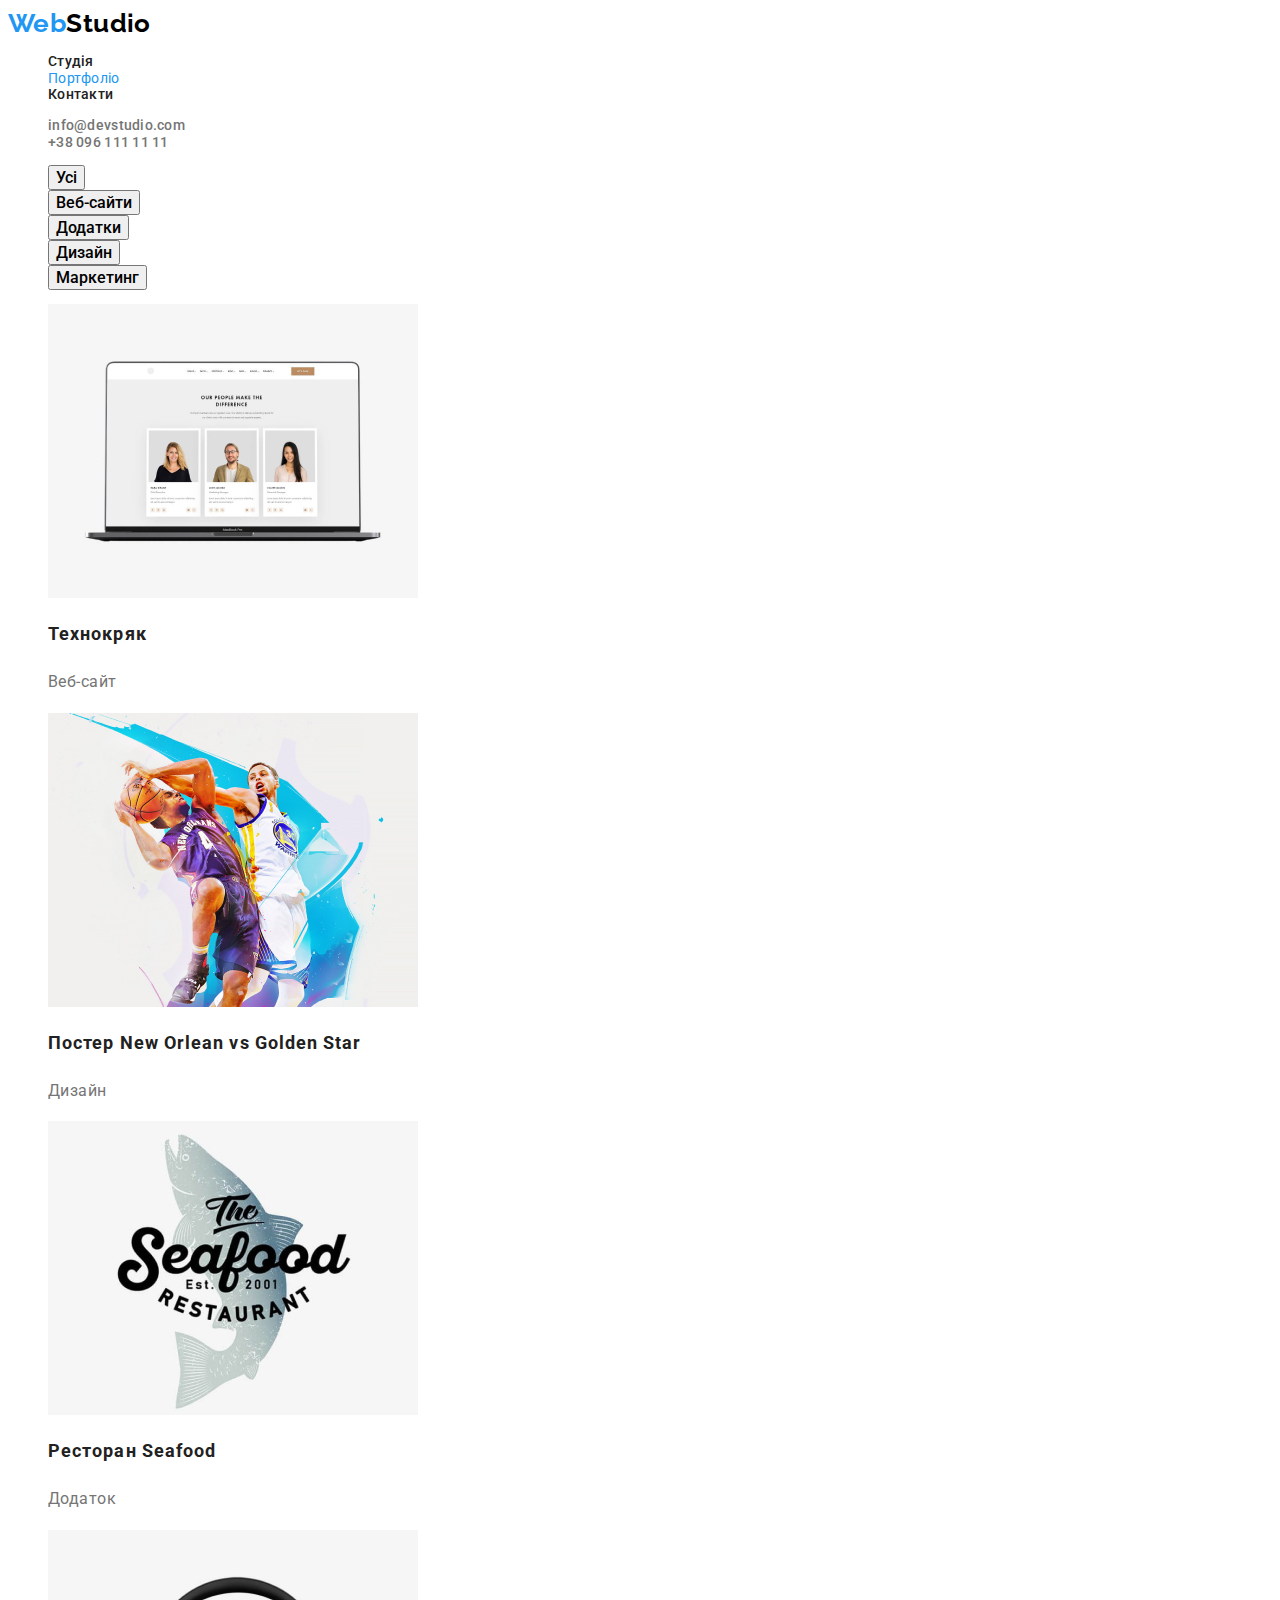
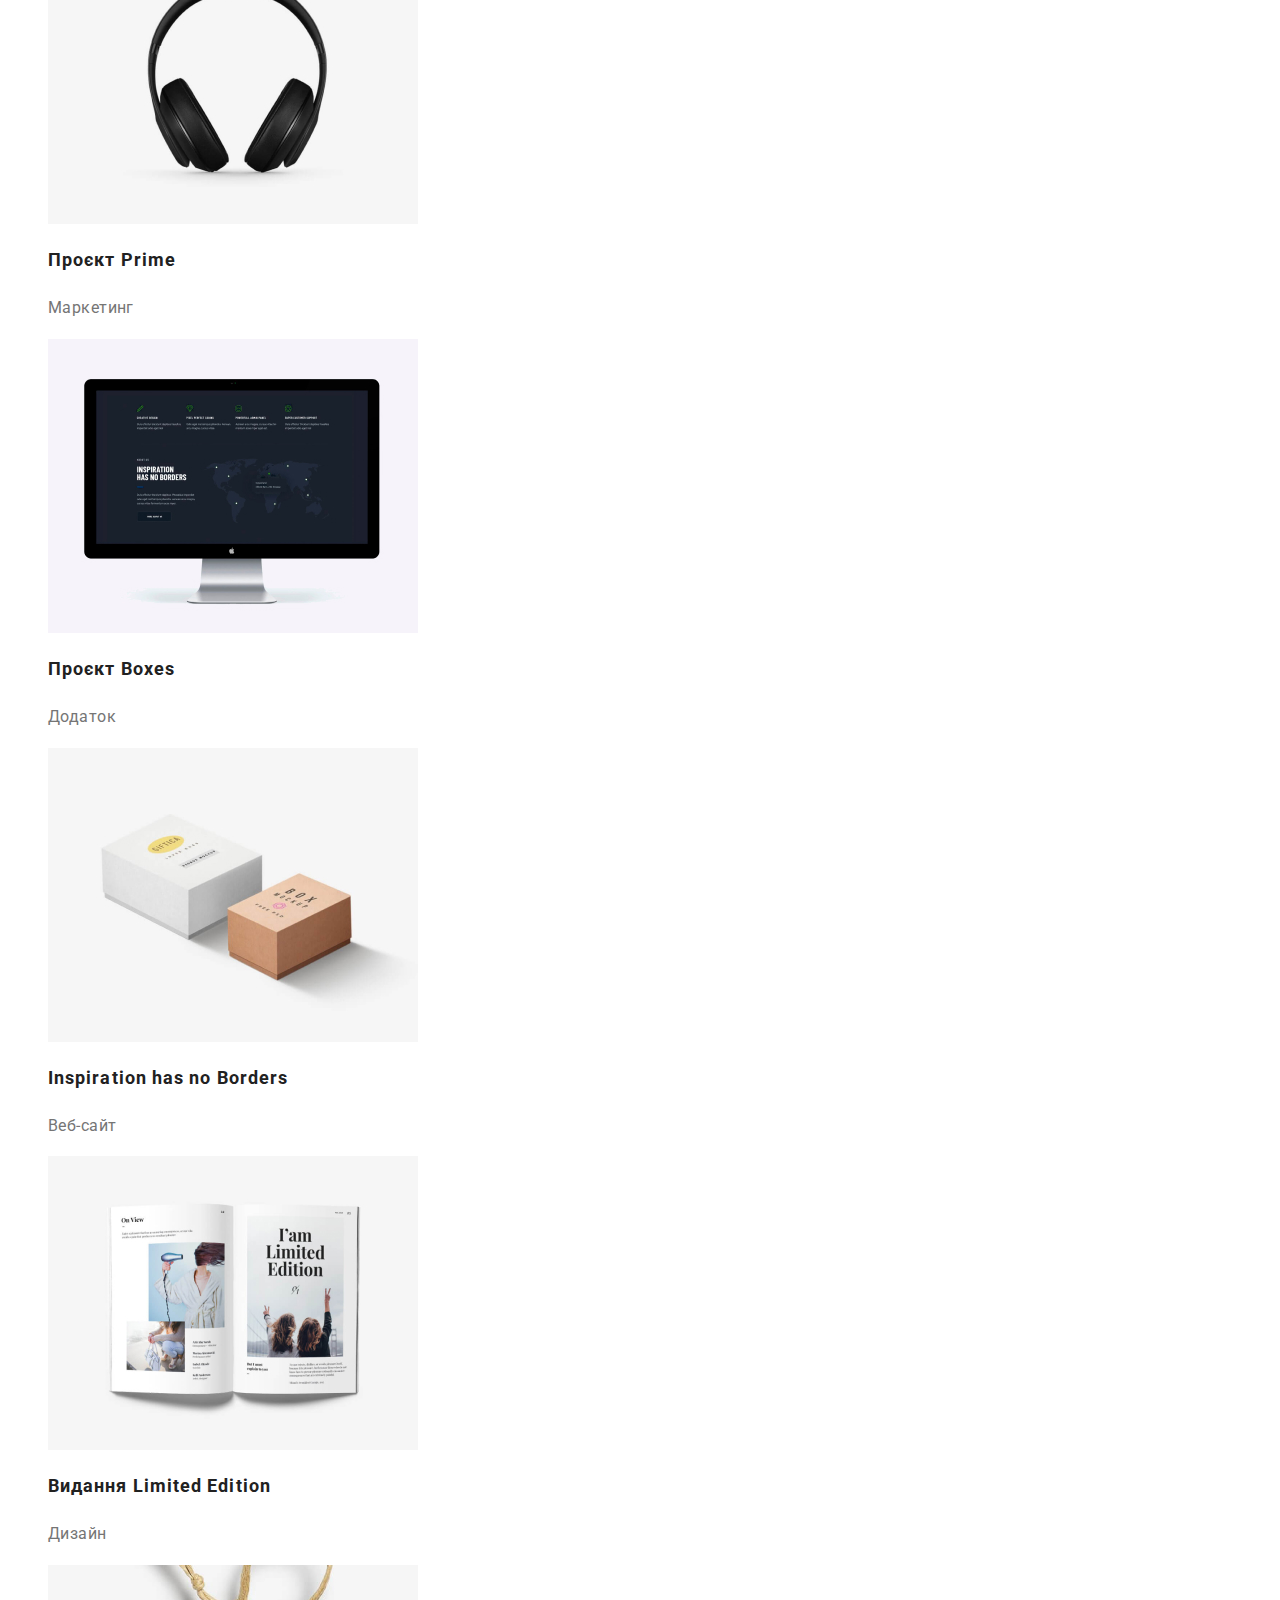
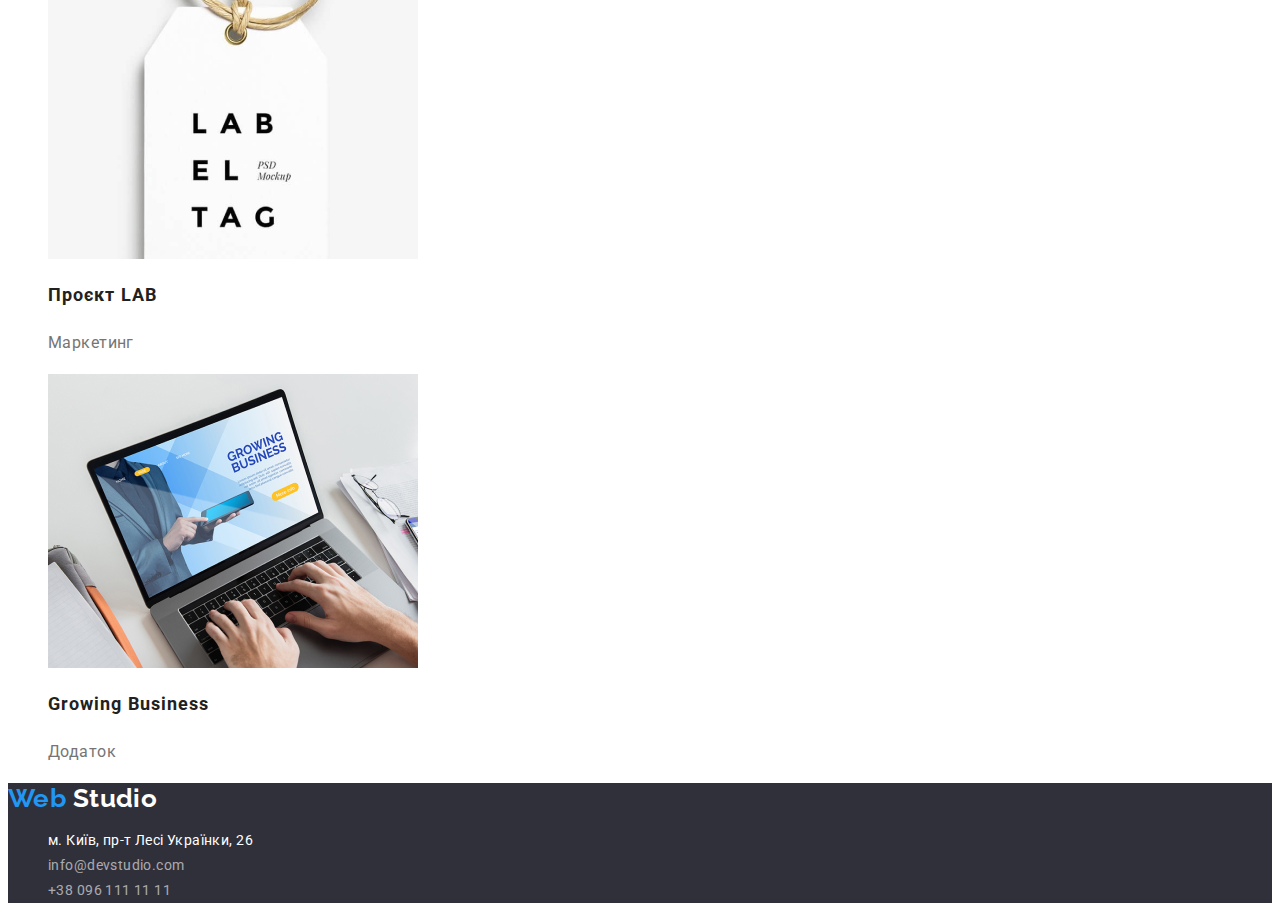
==== portfolio.html @ 47f0c24e "додала всі файли" ====
<!DOCTYPE html>
<html lang="uk">
<head>
    <meta charset="UTF-8">
    <meta http-equiv="X-UA-Compatible" content="IE=edge">
    <meta name="viewport" content="width=device-width, initial-scale=1.0">
    <link rel="preconnect" href="https://fonts.googleapis.com">
<link rel="preconnect" href="https://fonts.gstatic.com" crossorigin>
<link href="https://fonts.googleapis.com/css2?family=Raleway:wght@700&family=Roboto:wght@400;500;700;900&display=swap" rel="stylesheet">
<link rel="stylesheet" href="./css/styles.css">
    <title>Портфоліо</title>
    
</head>
<body>
    <a href="" class="test-link"></a>
    <!-- Шапка -->
    <header>
        <nav>
            <a class=" logo" href="./index.html">Web<span class="text-logo">Studio</span> </a>
        <ul>
            <li ><a class="nav-link" href="./index.html">Студія</a></li>
    <li ><a class="current" href="./portfolio.html">Портфоліо</a></li>
    <li><a class="nav-link" href="#">Контакти</a></li>
        </ul>
        </nav>
        <ul>
             <li><a class="test-link" href="mailto:info@devstudio.com">info@devstudio.com</a></li>
             <li><a class="test-link" href="tel:+380961111111">+38 096 111 11 11</a></li>
         </ul>
        </header>
        <!-- main -->
        <main>
        <!-- filter -->
        <section >
            <h1 class="visually-hidden">Наши роботи</h1>
        <ul>
          <li><button class="button" type="button">Усі</button></li>   
           <li><button class="button" type="button">Веб-сайти</button></li> 
           <li><button class="button" type="button">Додатки</button></li> 
          <li><button class="button" type="button">Дизайн</button></li>  
          <li><button class="button" type="button">Маркетинг</button></li>  
        </ul>
        
        <!-- projekt -->
        
            <ul>
                <li>
                <img src="./img/img8.jpg" alt="Веб-сайт Технокряк">
                <h2 class="projekt-title"> Технокряк</h2>
                <p class="text-projekt">Веб-сайт</p>
                </li>
                <li>
                <img src="./img/img9.jpg" alt=" Дизайн Постера">
                <h2 class="projekt-title">Постер New Orlean vs Golden Star</h2> 
                <p class="text-projekt">Дизайн</p>
                </li>
                <li>
                <img src="./img/img10.jpg" alt=" Додаток Ресторана">
                <h2 class="projekt-title">Ресторан Seafood</h2> 
                <p class="text-projekt">Додаток</p>
                </li>
                <li>
                <img src="./img/img11.jpg" alt="Маркетинг проєкта">
                <h2 class="projekt-title">Проєкт Prime</h2>  
                <p class="text-projekt">Маркетинг</p>
                </li>
                <li>
                <img src="./img/img12.jpg" alt="Додаток проєкта">
                <h2 class="projekt-title">Проєкт Boxes</h2> 
                <p class="text-projekt">Додаток</p>
                </li>
                <li>
                <img src="./img/img13.jpg" alt="Разработка Веб-сайта">
                <h2 class="projekt-title">Inspiration has no Borders</h2> 
                <p class="text-projekt">Веб-сайт</p>
                </li>
                <li>
                <img src="./img/img14.jpg" alt="Дизайн Видання">
                <h2 class="projekt-title">Видання Limited Edition</h2> 
                <p class="text-projekt">Дизайн</p>
                </li>
                <li>
                <img src="./img/img15.jpg" alt="Маркетинг проєкта">
                <h2 class="projekt-title">Проєкт LAB</h2> 
                <p class="text-projekt">Маркетинг</p>
                </li>
                <li>
                <img src="./img/img16.jpg" alt="Додаток проєкта">
                <h2 class="projekt-title">Growing Business</h2> 
                <p class="text-projekt">Додаток</p>
                </li>
            </ul>
        </section>

        </main>
        <!-- footer -->
        <footer class="footer-style">
            <a class=" logo" href="./portfolio.html"> Web <span class="logo-footer">Studio</span></a>
            <address style="font-style:normal;">
             <ul>
            <li>
             <a class="address" href="#">м. Київ, пр-т Лесі Українки, 26</a> 
            </li>
            <li> <a class="link" href="mailto:info@devstudio.com"> info@devstudio.com </a></li>
            <li><a class="link" href="tel:+380961111111">+38 096 111 11 11</a></li>
            </ul>  
            </address>
        </footer>
</body>
</html>
---- css/styles.css ----
/* body */
:root{
--primary-text-color:#757575;
--title-text-color:#212121;
--accent-color: #2196F3;
--primary-bg-color:#FFFFFF;
}
body {
 background-color:var(--primary-bg-color);
color:var(--title-text-color);
font-style: normal;
font-family: Roboto, sans-serif;
font-size: 14px;
letter-spacing: 0.03em;
}

ul {
    list-style: none;
}
a {
    text-decoration-line: none;
}

.visually-hidden{
position: absolute;
width: 0px;
height: 1px;
margin: -1px;
border: 0;
padding: 0;
white-space: nowrap;
clip-path: inset(100%);
clip: rect(0 0 0 0);
overflow: hidden;
}




/* header */
.page-header {
background:var(--primary-bg-color);
}

.logo {
 font-family: Raleway;
font-weight: 700;
font-size: 26px;
line-height:1.2;
color:var(--accent-color);
}

.text-logo {
 color: #000000;
}

.nav-link {
font-weight: 500;
line-height:1.14;
letter-spacing: 0.02em;
color:var(--title-text-color);
}
.current{
color:var(--accent-color);
} 

/* main portfolio */

.projekt-title {
    font-size: 18px;
   line-height: 2;
   letter-spacing: 0.06em;
    }
   
    .text-projekt {
   font-size: 16px;
   line-height: 1.8;
   color: var(--primary-text-color);
    }

/* main */

.hero {
background-color:#2F303A;
}

.hero-title {
font-weight: 900;
font-size: 44px;
line-height:1,34;
text-align: center;
letter-spacing: 0.06em;
text-transform: uppercase;
color:var(--primary-bg-color);
}

.button {
cursor: pointer;
font-family: inherit;
 font-weight: 500;
font-size: 16px;
line: height 1.8em;;
text-align: center;

 }
 .button:hover,
 .button:focus{
    background-color:var(--accent-color);
    color:var(--primary-bg-color);
 }
 

.button-studio {
cursor: pointer;
font-family: inherit;
 background:var(--accent-color);
box-shadow: 0px 4px 4px rgba(0, 0, 0, 0.15);
border-radius: 4px;
}

.button-text {
 width: 152px;
height: 30px;
left: 730px;
top: 440px;
font-family: inherit;
font-weight: 700;
font-size: 16px;
line-height:1.9;
color:var(--primary-bg-color);
}

/* feature */
.feature-styles {
margin-bottom: 95px;
}

.feature-title {
font-size: 14px;
line-height:1.2;
text-transform: uppercase;
color:var(--title-text-color);
}

.feature-text {
 line-height:1.8;
color:var(--primary-text-color);
}

/* team */
.section-title {
font-size: 36px;
line-height:1.2;
text-align: center;
color: var(--title-text-color);
}

.team {
background-color: #F5F4FA;
}



.job-title {
font-size: 16px;
line-height:1.2;
text-align: center;
color:var(--primary-text-color);
}


.photo-team  {
    width: 270px;
    height: 368px;
    left: 215px;
    top: 1632px;
    background:var(--primary-bg-color);
    box-shadow: 0px 1px 3px rgba(0, 0, 0, 0.12), 0px 1px 1px rgba(0, 0, 0, 0.14), 0px 2px 1px rgba(0, 0, 0, 0.2);
    border-radius: 0px 0px 4px 4px;
    }


.title-name {
font-weight: 500;
font-size: 16px;
line-height: 1.2;
text-align: center;
color:var(--title-text-color);
}
/* footer */
.footer-style {
 background-color: #2F303A;
}

.logo-footer {
color:var(--primary-bg-color);
   }
   
.address {
 line-height:1.8;
 color:var(--primary-bg-color);
}

.test-link {
    font-weight: 500;
    line-height: 1.14;
    letter-spacing: 0.02em;
    color:var(--primary-text-color);
}

.test-link:hover,
.test-link:focus {
color:var(--accent-color);
}

.link {
 line-height:1.8;
 color:rgba(255, 255, 255, 0.6);
}

.link:hover,
.link:focus {
color:var(--accent-color);
  }
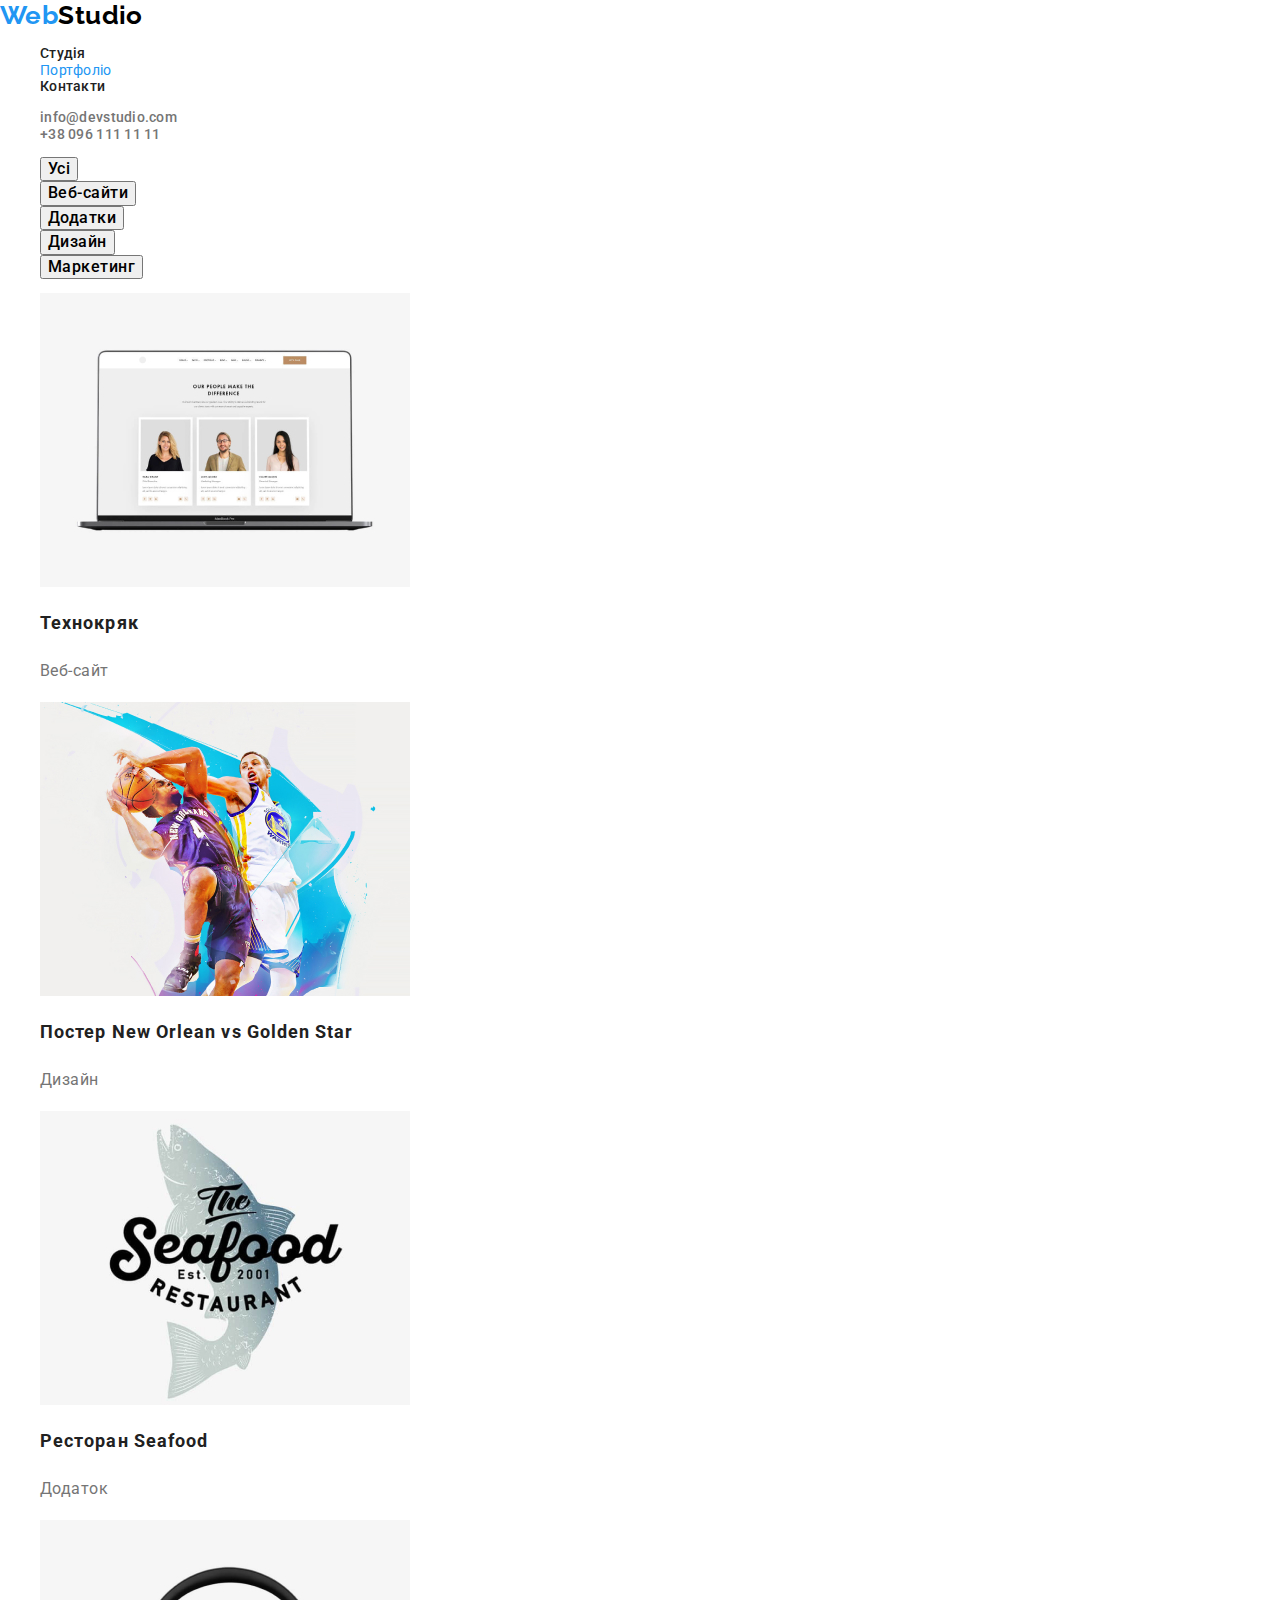
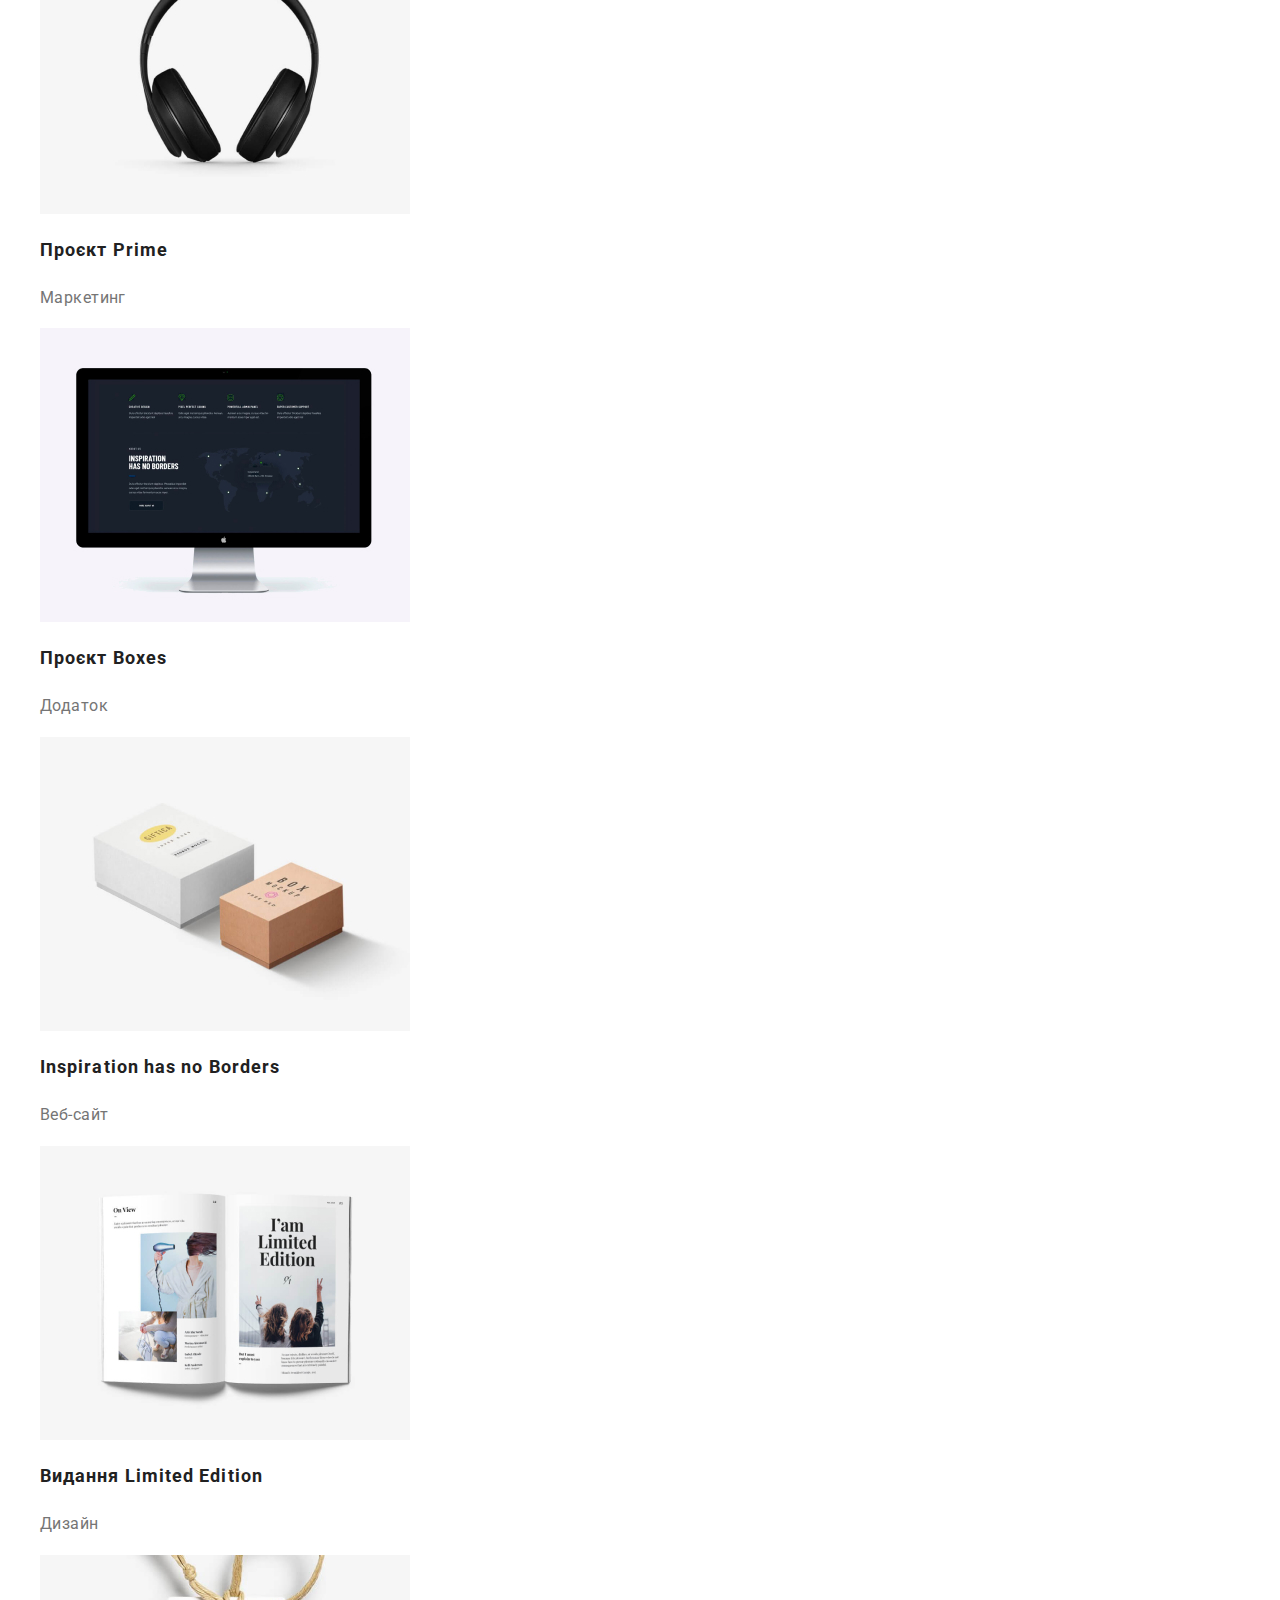
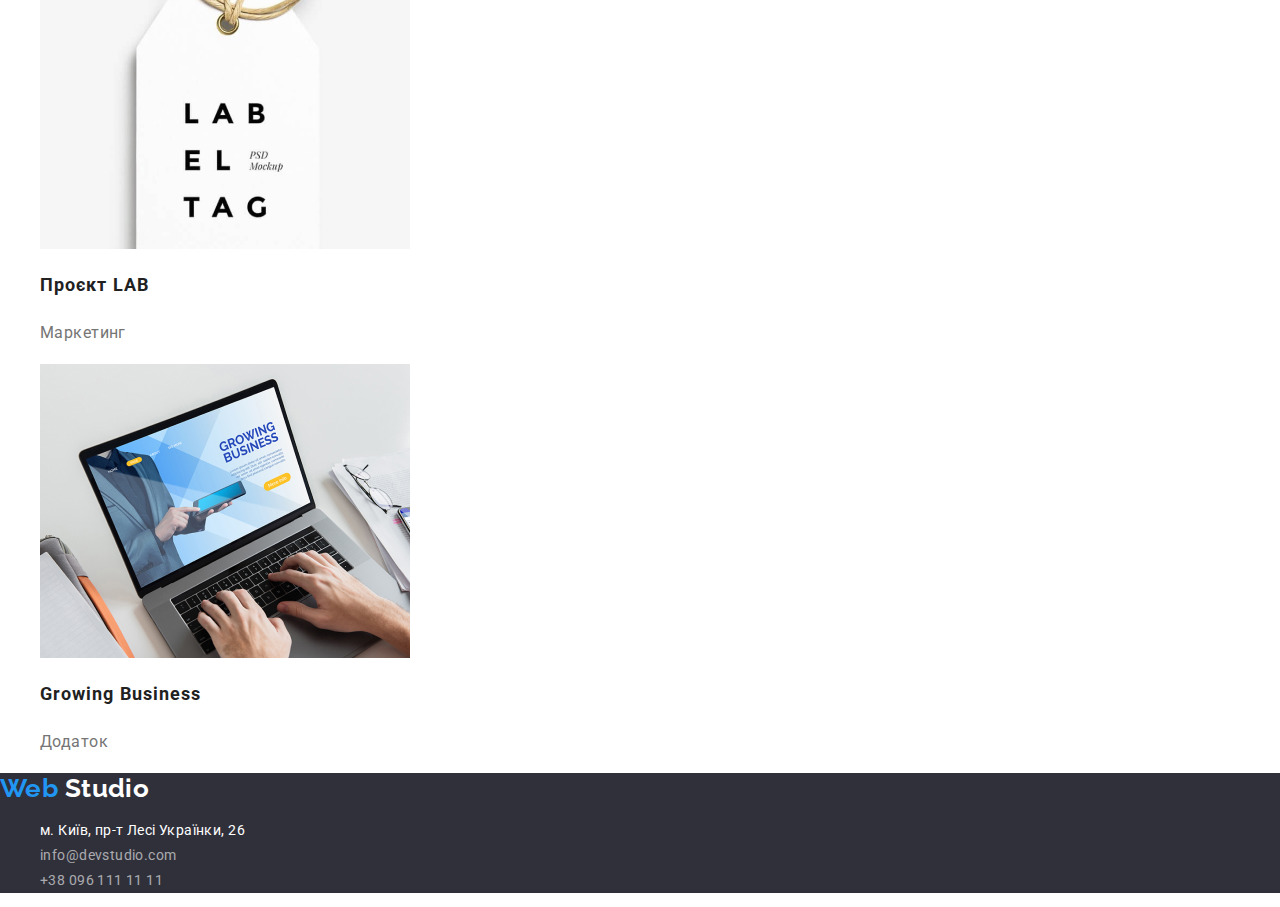
==== commit 74c8ae05: "робила зміни css,html" ====
--- a/portfolio.html
+++ b/portfolio.html
@@ -7,6 +7,7 @@
     <link rel="preconnect" href="https://fonts.googleapis.com">
 <link rel="preconnect" href="https://fonts.gstatic.com" crossorigin>
 <link href="https://fonts.googleapis.com/css2?family=Raleway:wght@700&family=Roboto:wght@400;500;700;900&display=swap" rel="stylesheet">
+<link rel="stylesheet" href="https://cdnjs.cloudflare.com/ajax/libs/modern-normalize/1.1.0/modern-normalize.min.css">
 <link rel="stylesheet" href="./css/styles.css">
     <title>Портфоліо</title>
     
--- a/css/styles.css
+++ b/css/styles.css
@@ -4,6 +4,16 @@
 --title-text-color:#212121;
 --accent-color: #2196F3;
 --primary-bg-color:#FFFFFF;
+}
+
+.container {
+    margin-left: auto;
+    margin-right: auto;
+    margin-bottom: 94px;
+    width: 1440px;
+    
+   
+
 }
 body {
  background-color:var(--primary-bg-color);
@@ -81,10 +91,13 @@
 /* main */
 
 .hero {
+text-align: center;
 background-color:#2F303A;
 }
 
 .hero-title {
+margin-top: 0;
+margin-bottom:40px;
 font-weight: 900;
 font-size: 44px;
 line-height:1,34;
@@ -97,6 +110,8 @@
 .button {
 cursor: pointer;
 font-family: inherit;
+text-align: center;
+letter-spacing: 0.03em;
  font-weight: 500;
 font-size: 16px;
 line: height 1.8em;;
@@ -131,8 +146,12 @@
 }
 
 /* feature */
+
+.feature{
+
+}
 .feature-styles {
-margin-bottom: 95px;
+
 }
 
 .feature-title {
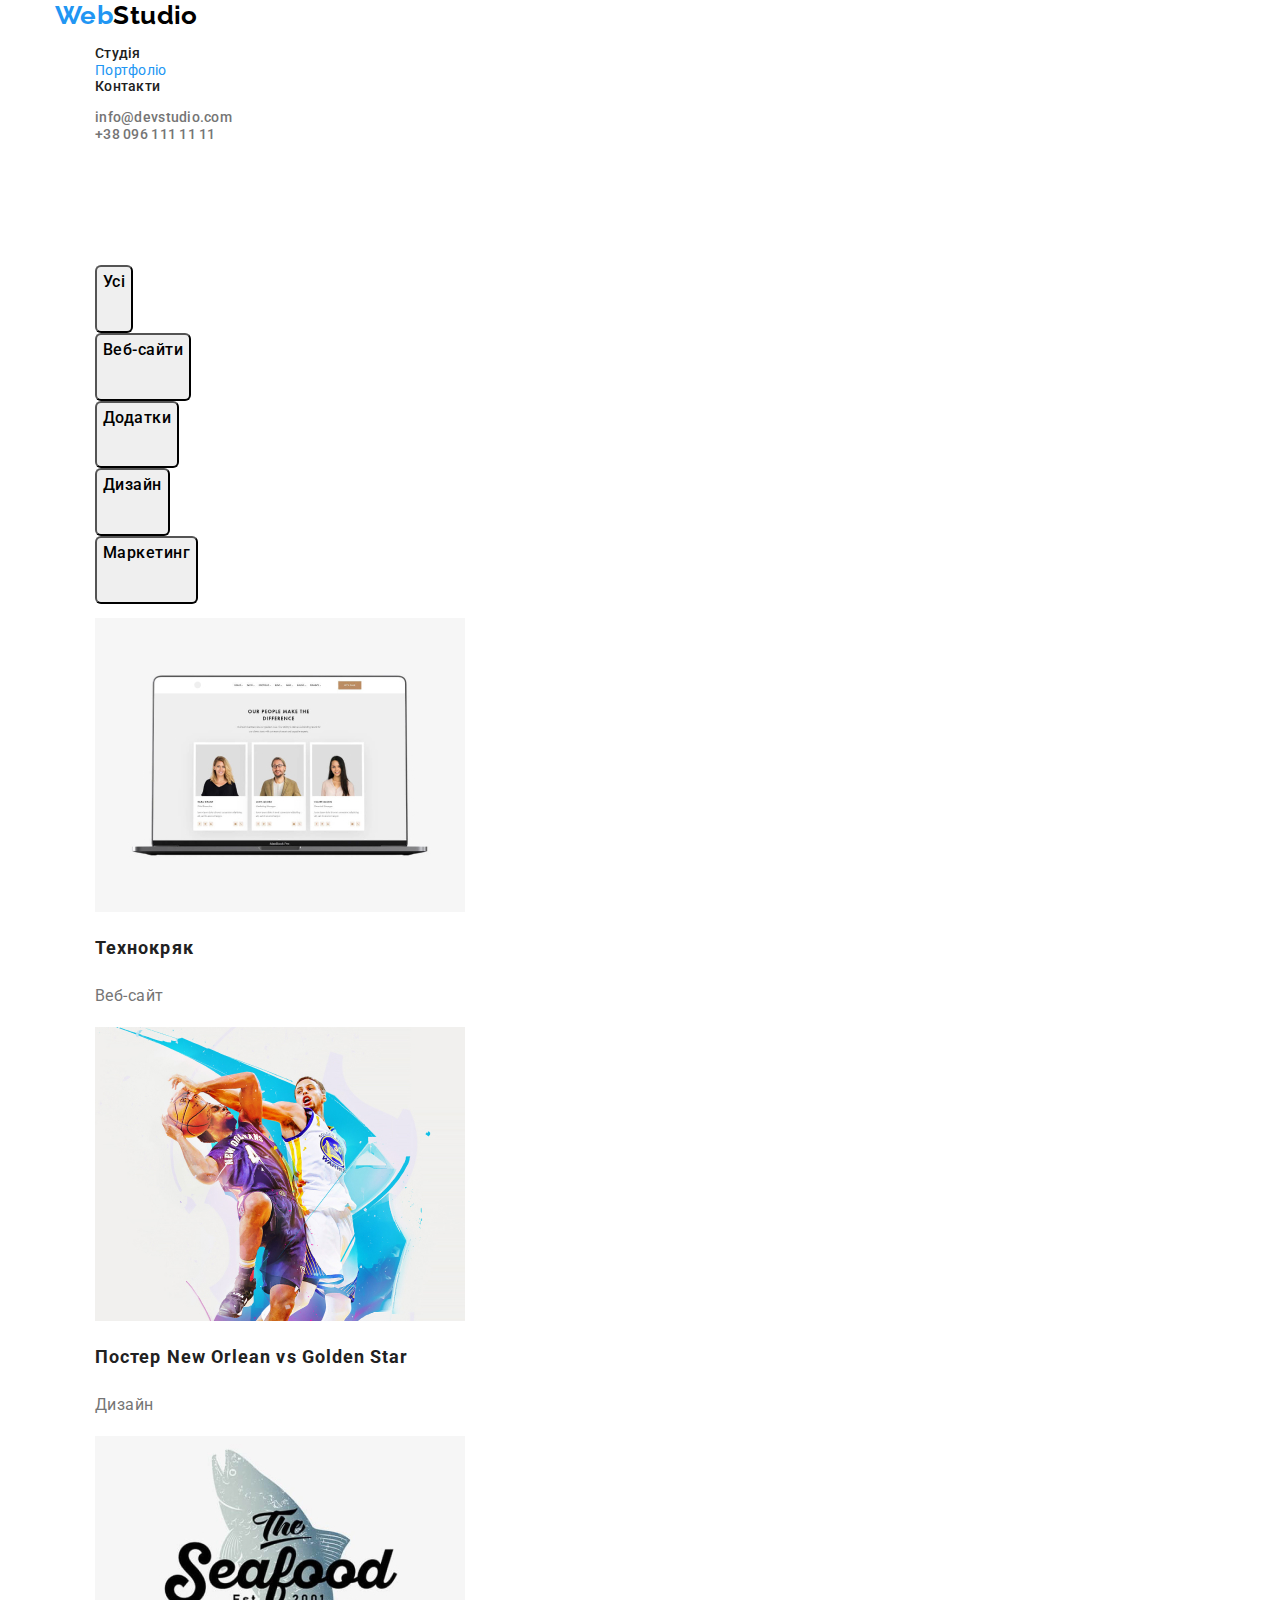
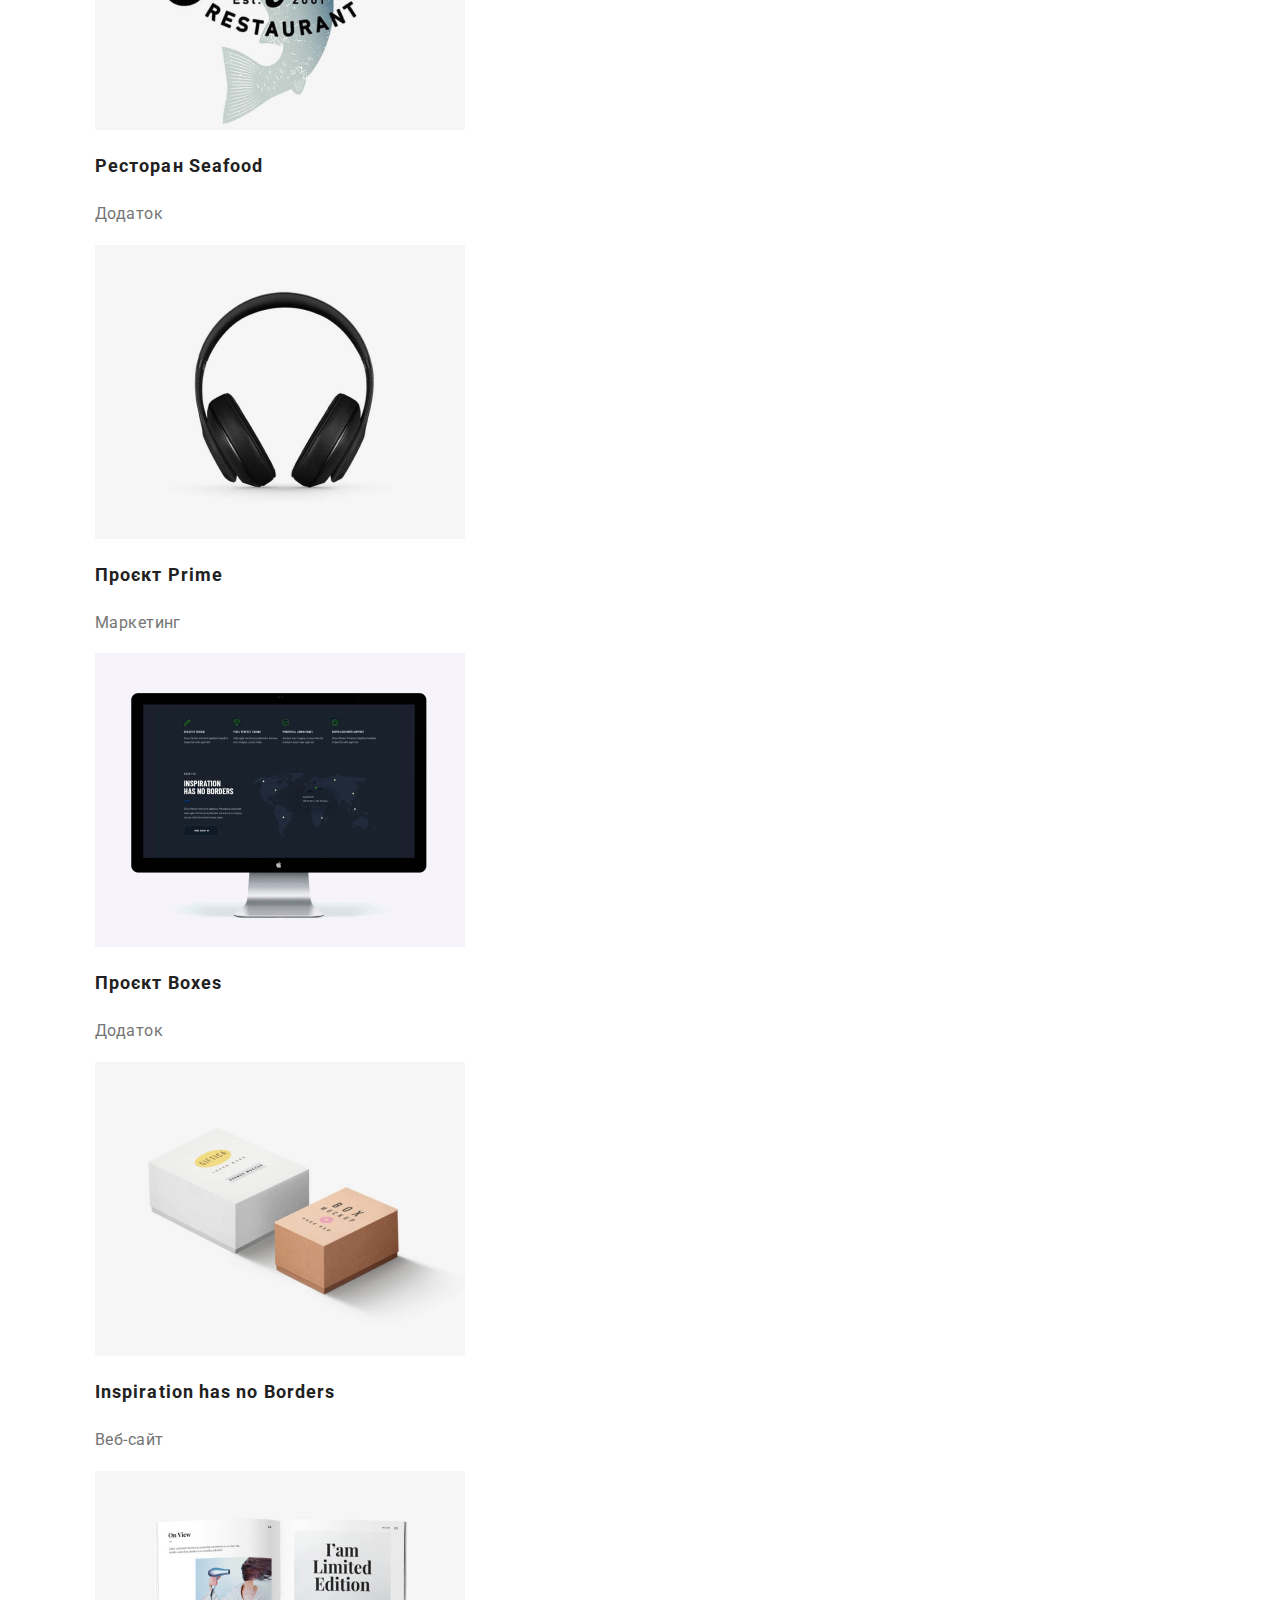
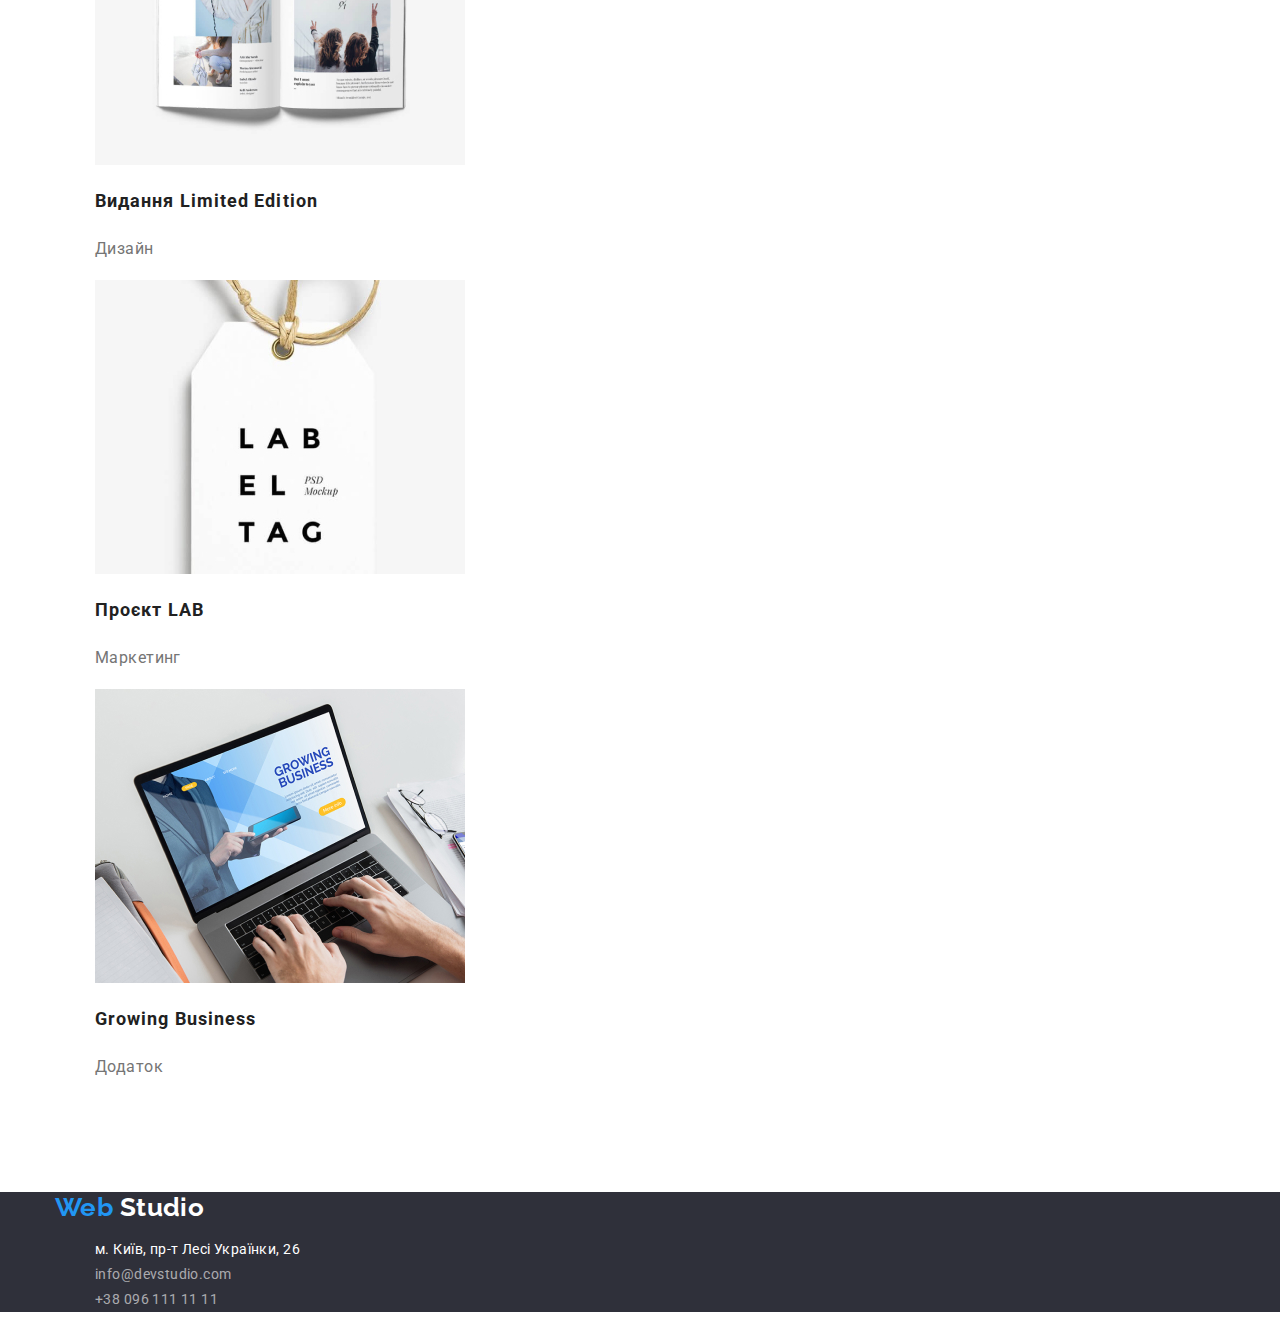
==== commit 1dd92430: "зміни" ====
--- a/portfolio.html
+++ b/portfolio.html
@@ -1,111 +1,137 @@
 <!DOCTYPE html>
 <html lang="uk">
-<head>
-    <meta charset="UTF-8">
-    <meta http-equiv="X-UA-Compatible" content="IE=edge">
-    <meta name="viewport" content="width=device-width, initial-scale=1.0">
-    <link rel="preconnect" href="https://fonts.googleapis.com">
-<link rel="preconnect" href="https://fonts.gstatic.com" crossorigin>
-<link href="https://fonts.googleapis.com/css2?family=Raleway:wght@700&family=Roboto:wght@400;500;700;900&display=swap" rel="stylesheet">
-<link rel="stylesheet" href="https://cdnjs.cloudflare.com/ajax/libs/modern-normalize/1.1.0/modern-normalize.min.css">
-<link rel="stylesheet" href="./css/styles.css">
+  <head>
+    <meta charset="UTF-8" />
+    <meta http-equiv="X-UA-Compatible" content="IE=edge" />
+    <meta name="viewport" content="width=device-width, initial-scale=1.0" />
+    <link rel="preconnect" href="https://fonts.googleapis.com" />
+    <link rel="preconnect" href="https://fonts.gstatic.com" crossorigin />
+    <link
+      href="https://fonts.googleapis.com/css2?family=Raleway:wght@700&family=Roboto:wght@400;500;700;900&display=swap"
+      rel="stylesheet"
+    />
+    <link
+      rel="stylesheet"
+      href="https://cdnjs.cloudflare.com/ajax/libs/modern-normalize/1.1.0/modern-normalize.min.css"
+    />
+    <link rel="stylesheet" href="./css/styles.css" />
     <title>Портфоліо</title>
-    
-</head>
-<body>
+  </head>
+  <body>
     <a href="" class="test-link"></a>
     <!-- Шапка -->
     <header>
-        <nav>
-            <a class=" logo" href="./index.html">Web<span class="text-logo">Studio</span> </a>
+        <div class="container">
+      <nav>
+        <a class="logo" href="./index.html"
+          >Web<span class="text-logo">Studio</span>
+        </a>
         <ul>
-            <li ><a class="nav-link" href="./index.html">Студія</a></li>
-    <li ><a class="current" href="./portfolio.html">Портфоліо</a></li>
-    <li><a class="nav-link" href="#">Контакти</a></li>
+          <li><a class="nav-link" href="./index.html">Студія</a></li>
+          <li><a class="current" href="./portfolio.html">Портфоліо</a></li>
+          <li><a class="nav-link" href="#">Контакти</a></li>
         </ul>
-        </nav>
+      </nav>
+      <ul>
+        <li>
+          <a class="test-link" href="mailto:info@devstudio.com"
+            >info@devstudio.com</a
+          >
+        </li>
+        <li>
+          <a class="test-link" href="tel:+380961111111">+38 096 111 11 11</a>
+        </li>
+      </ul>
+    </div>
+    </header>
+    <!-- main -->
+    <main>
+      <!-- filter -->
+      <section class="section">
+        <div class="container">
+        <h1 class="visually-hidden">Наши роботи</h1>
         <ul>
-             <li><a class="test-link" href="mailto:info@devstudio.com">info@devstudio.com</a></li>
-             <li><a class="test-link" href="tel:+380961111111">+38 096 111 11 11</a></li>
-         </ul>
-        </header>
-        <!-- main -->
-        <main>
-        <!-- filter -->
-        <section >
-            <h1 class="visually-hidden">Наши роботи</h1>
+          <li><button class="button" type="button">Усі</button></li>
+          <li><button class="button" type="button">Веб-сайти</button></li>
+          <li><button class="button" type="button">Додатки</button></li>
+          <li><button class="button" type="button">Дизайн</button></li>
+          <li><button class="button" type="button">Маркетинг</button></li>
+        </ul>
+
+        <!-- projekt -->
+
         <ul>
-          <li><button class="button" type="button">Усі</button></li>   
-           <li><button class="button" type="button">Веб-сайти</button></li> 
-           <li><button class="button" type="button">Додатки</button></li> 
-          <li><button class="button" type="button">Дизайн</button></li>  
-          <li><button class="button" type="button">Маркетинг</button></li>  
+          <li>
+            <img src="./img/img8.jpg" alt="Веб-сайт Технокряк" />
+            <h2 class="projekt-title">Технокряк</h2>
+            <p class="text-projekt">Веб-сайт</p>
+          </li>
+          <li>
+            <img src="./img/img9.jpg" alt=" Дизайн Постера" />
+            <h2 class="projekt-title">Постер New Orlean vs Golden Star</h2>
+            <p class="text-projekt">Дизайн</p>
+          </li>
+          <li>
+            <img src="./img/img10.jpg" alt=" Додаток Ресторана" />
+            <h2 class="projekt-title">Ресторан Seafood</h2>
+            <p class="text-projekt">Додаток</p>
+          </li>
+          <li>
+            <img src="./img/img11.jpg" alt="Маркетинг проєкта" />
+            <h2 class="projekt-title">Проєкт Prime</h2>
+            <p class="text-projekt">Маркетинг</p>
+          </li>
+          <li>
+            <img src="./img/img12.jpg" alt="Додаток проєкта" />
+            <h2 class="projekt-title">Проєкт Boxes</h2>
+            <p class="text-projekt">Додаток</p>
+          </li>
+          <li>
+            <img src="./img/img13.jpg" alt="Разработка Веб-сайта" />
+            <h2 class="projekt-title">Inspiration has no Borders</h2>
+            <p class="text-projekt">Веб-сайт</p>
+          </li>
+          <li>
+            <img src="./img/img14.jpg" alt="Дизайн Видання" />
+            <h2 class="projekt-title">Видання Limited Edition</h2>
+            <p class="text-projekt">Дизайн</p>
+          </li>
+          <li>
+            <img src="./img/img15.jpg" alt="Маркетинг проєкта" />
+            <h2 class="projekt-title">Проєкт LAB</h2>
+            <p class="text-projekt">Маркетинг</p>
+          </li>
+          <li>
+            <img src="./img/img16.jpg" alt="Додаток проєкта" />
+            <h2 class="projekt-title">Growing Business</h2>
+            <p class="text-projekt">Додаток</p>
+          </li>
         </ul>
-        
-        <!-- projekt -->
-        
-            <ul>
-                <li>
-                <img src="./img/img8.jpg" alt="Веб-сайт Технокряк">
-                <h2 class="projekt-title"> Технокряк</h2>
-                <p class="text-projekt">Веб-сайт</p>
-                </li>
-                <li>
-                <img src="./img/img9.jpg" alt=" Дизайн Постера">
-                <h2 class="projekt-title">Постер New Orlean vs Golden Star</h2> 
-                <p class="text-projekt">Дизайн</p>
-                </li>
-                <li>
-                <img src="./img/img10.jpg" alt=" Додаток Ресторана">
-                <h2 class="projekt-title">Ресторан Seafood</h2> 
-                <p class="text-projekt">Додаток</p>
-                </li>
-                <li>
-                <img src="./img/img11.jpg" alt="Маркетинг проєкта">
-                <h2 class="projekt-title">Проєкт Prime</h2>  
-                <p class="text-projekt">Маркетинг</p>
-                </li>
-                <li>
-                <img src="./img/img12.jpg" alt="Додаток проєкта">
-                <h2 class="projekt-title">Проєкт Boxes</h2> 
-                <p class="text-projekt">Додаток</p>
-                </li>
-                <li>
-                <img src="./img/img13.jpg" alt="Разработка Веб-сайта">
-                <h2 class="projekt-title">Inspiration has no Borders</h2> 
-                <p class="text-projekt">Веб-сайт</p>
-                </li>
-                <li>
-                <img src="./img/img14.jpg" alt="Дизайн Видання">
-                <h2 class="projekt-title">Видання Limited Edition</h2> 
-                <p class="text-projekt">Дизайн</p>
-                </li>
-                <li>
-                <img src="./img/img15.jpg" alt="Маркетинг проєкта">
-                <h2 class="projekt-title">Проєкт LAB</h2> 
-                <p class="text-projekt">Маркетинг</p>
-                </li>
-                <li>
-                <img src="./img/img16.jpg" alt="Додаток проєкта">
-                <h2 class="projekt-title">Growing Business</h2> 
-                <p class="text-projekt">Додаток</p>
-                </li>
-            </ul>
-        </section>
-
-        </main>
-        <!-- footer -->
-        <footer class="footer-style">
-            <a class=" logo" href="./portfolio.html"> Web <span class="logo-footer">Studio</span></a>
-            <address style="font-style:normal;">
-             <ul>
-            <li>
-             <a class="address" href="#">м. Київ, пр-т Лесі Українки, 26</a> 
-            </li>
-            <li> <a class="link" href="mailto:info@devstudio.com"> info@devstudio.com </a></li>
-            <li><a class="link" href="tel:+380961111111">+38 096 111 11 11</a></li>
-            </ul>  
-            </address>
-        </footer>
-</body>
-</html>+    </div>
+      </section>
+    </main>
+    <!-- footer -->
+    <footer class="footer-style">
+        <div class="container">
+      <a class="logo" href="./portfolio.html">
+        Web <span class="logo-footer">Studio</span></a
+      >
+      <address style="font-style: normal">
+        <ul>
+          <li>
+            <a class="address" href="#">м. Київ, пр-т Лесі Українки, 26</a>
+          </li>
+          <li>
+            <a class="link" href="mailto:info@devstudio.com">
+              info@devstudio.com
+            </a>
+          </li>
+          <li>
+            <a class="link" href="tel:+380961111111">+38 096 111 11 11</a>
+          </li>
+        </ul>
+      </address>
+    </div>
+    </footer>
+  </body>
+</html>
--- a/css/styles.css
+++ b/css/styles.css
@@ -1,3 +1,11 @@
+html{
+box-sizing: border-box;
+}
+*,
+*::before,
+*::after{
+    box-sizing: inherit;
+}
 /* body */
 :root{
 --primary-text-color:#757575;
@@ -6,16 +14,8 @@
 --primary-bg-color:#FFFFFF;
 }
 
-.container {
-    margin-left: auto;
-    margin-right: auto;
-    margin-bottom: 94px;
-    width: 1440px;
-    
-   
-
-}
 body {
+margin: 0;
  background-color:var(--primary-bg-color);
 color:var(--title-text-color);
 font-style: normal;
@@ -25,7 +25,7 @@
 }
 
 ul {
-    list-style: none;
+ list-style: none;
 }
 a {
     text-decoration-line: none;
@@ -43,12 +43,31 @@
 clip: rect(0 0 0 0);
 overflow: hidden;
 }
+.section{
+    padding-top: 94px;
+    padding-bottom: 94px;
+}
+
+.section.no-padding{
+    padding-top: 0;
+    padding-bottom: 0;
+}
+ 
+.container {
+    padding-left: 15px;
+    padding-right: 15px;
+    margin-left: auto;
+    margin-right: auto;
+    width: 1200px;
+}
 
 
 
 
 /* header */
 .page-header {
+margin-top: 0;
+margin-bottom: 0;
 background:var(--primary-bg-color);
 }
 
@@ -91,13 +110,16 @@
 /* main */
 
 .hero {
+
+
 text-align: center;
 background-color:#2F303A;
 }
 
 .hero-title {
 margin-top: 0;
-margin-bottom:40px;
+margin-bottom:30px;
+
 font-weight: 900;
 font-size: 44px;
 line-height:1,34;
@@ -108,13 +130,17 @@
 }
 
 .button {
+display: inline-block;
+border-radius: 6px;
+padding-bottom: 34px;
+display: inline-block;
 cursor: pointer;
 font-family: inherit;
 text-align: center;
 letter-spacing: 0.03em;
  font-weight: 500;
 font-size: 16px;
-line: height 1.8em;;
+line-height: 1.8em;;
 text-align: center;
 
  }
@@ -147,14 +173,9 @@
 
 /* feature */
 
-.feature{
-
-}
-.feature-styles {
-
-}
-
 .feature-title {
+margin-top: 0;
+margin-bottom: 10px;
 font-size: 14px;
 line-height:1.2;
 text-transform: uppercase;
@@ -162,33 +183,50 @@
 }
 
 .feature-text {
+margin-top: 0;
+margin-bottom: 0;
  line-height:1.8;
 color:var(--primary-text-color);
 }
+/* work */
+
+.section-title {
+    margin-top: 0;
+    margin-bottom: 50px;
+    font-size: 36px;
+    line-height:1.2;
+    text-align: center;
+    color: var(--title-text-color);
+    }
 
 /* team */
-.section-title {
-font-size: 36px;
+.team{
+padding-bottom: 0;
+background-color: #F5F4FA;
+}
+
+
+.title{
+    margin-top: 0;
+    margin-bottom: 50px;
+    font-size: 36px;
+    line-height:1.2;
+    text-align: center;
+    color: var(--title-text-color);
+}
+
+.job-title {
+margin-top: 0;
+font-size: 16px;
 line-height:1.2;
 text-align: center;
-color: var(--title-text-color);
-}
-
-.team {
-background-color: #F5F4FA;
-}
-
-
-
-.job-title {
-font-size: 16px;
-line-height:1.2;
-text-align: center;
 color:var(--primary-text-color);
 }
 
 
 .photo-team  {
+    margin-top: 0;
+    margin-bottom: 0;
     width: 270px;
     height: 368px;
     left: 215px;
@@ -208,10 +246,12 @@
 }
 /* footer */
 .footer-style {
+
  background-color: #2F303A;
 }
 
 .logo-footer {
+    margin-top: 0;
 color:var(--primary-bg-color);
    }
    
@@ -221,6 +261,7 @@
 }
 
 .test-link {
+    
     font-weight: 500;
     line-height: 1.14;
     letter-spacing: 0.02em;
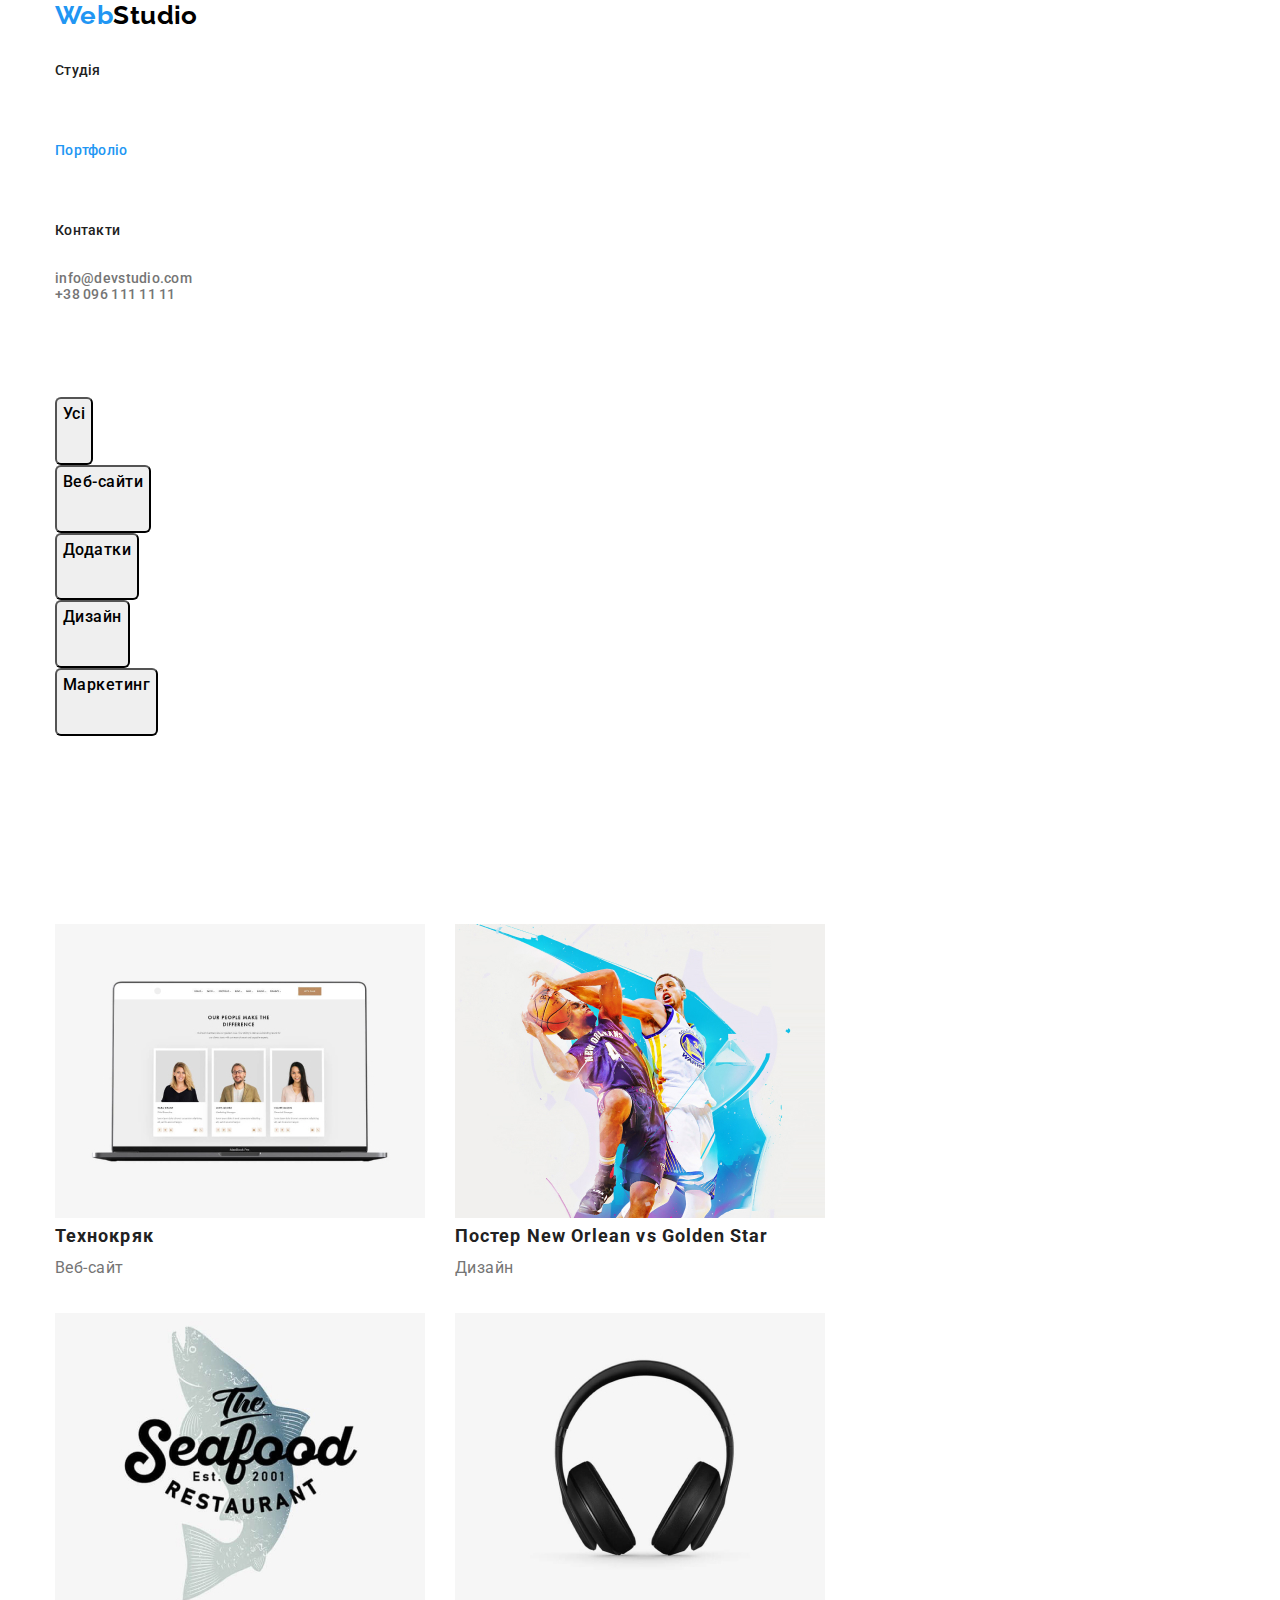
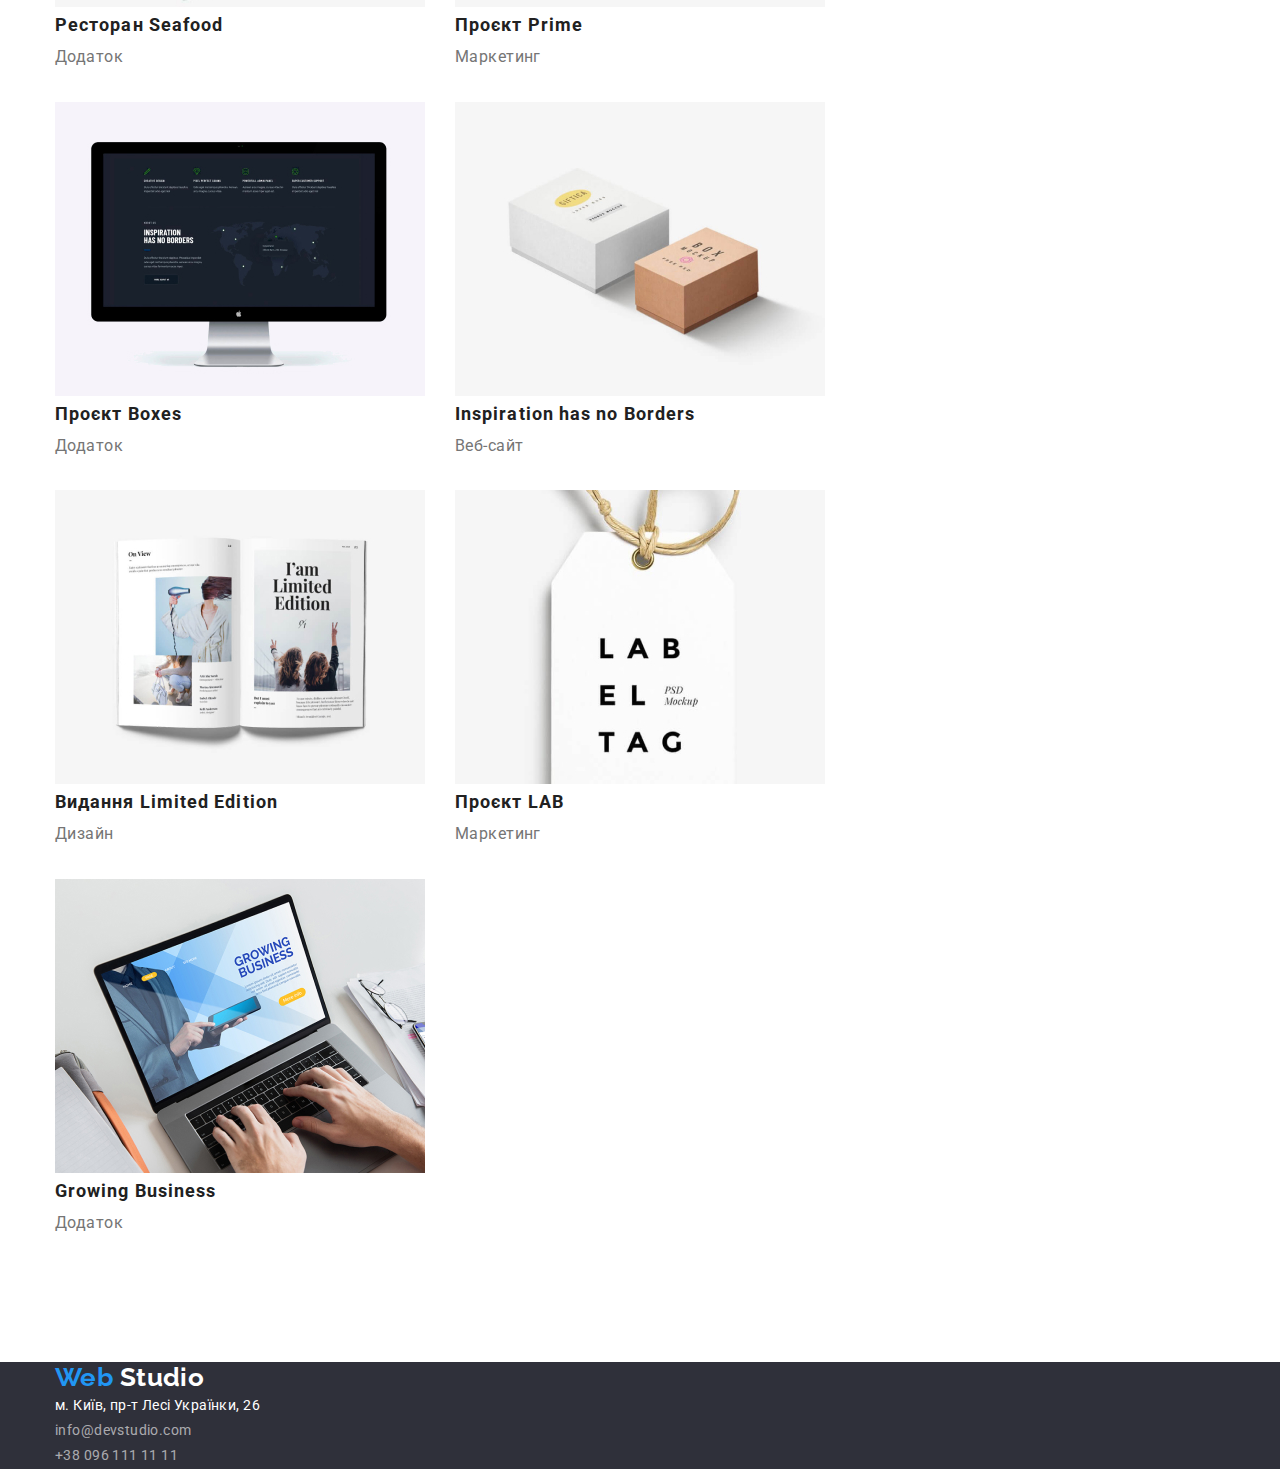
==== commit fa120850: "зробила студію+зміни" ====
--- a/portfolio.html
+++ b/portfolio.html
@@ -28,7 +28,7 @@
         </a>
         <ul>
           <li><a class="nav-link" href="./index.html">Студія</a></li>
-          <li><a class="current" href="./portfolio.html">Портфоліо</a></li>
+          <li><a class=" nav-link current" href="./portfolio.html">Портфоліо</a></li>
           <li><a class="nav-link" href="#">Контакти</a></li>
         </ul>
       </nav>
@@ -57,52 +57,55 @@
           <li><button class="button" type="button">Дизайн</button></li>
           <li><button class="button" type="button">Маркетинг</button></li>
         </ul>
-
+      </div>
+</section>
         <!-- projekt -->
-
-        <ul>
-          <li>
+        <section class="section" >
+          <div class="container">
+        <ul class="projekt">
+          <li class="projekt-list">
             <img src="./img/img8.jpg" alt="Веб-сайт Технокряк" />
             <h2 class="projekt-title">Технокряк</h2>
             <p class="text-projekt">Веб-сайт</p>
           </li>
-          <li>
+          <li class="projekt-list">
             <img src="./img/img9.jpg" alt=" Дизайн Постера" />
             <h2 class="projekt-title">Постер New Orlean vs Golden Star</h2>
             <p class="text-projekt">Дизайн</p>
           </li>
-          <li>
-            <img src="./img/img10.jpg" alt=" Додаток Ресторана" />
+          <li class="projekt-list">
+            <img src="./img/img10.jpg"  alt=" Додаток Ресторана" />
+                 
             <h2 class="projekt-title">Ресторан Seafood</h2>
             <p class="text-projekt">Додаток</p>
           </li>
-          <li>
-            <img src="./img/img11.jpg" alt="Маркетинг проєкта" />
+          <li class="projekt-list">
+            <img src="./img/img11.jpg"alt="Маркетинг проєкта" />
             <h2 class="projekt-title">Проєкт Prime</h2>
             <p class="text-projekt">Маркетинг</p>
           </li>
-          <li>
-            <img src="./img/img12.jpg" alt="Додаток проєкта" />
+          <li class="projekt-list">
+            <img src="./img/img12.jpg"  alt="Додаток проєкта" />
             <h2 class="projekt-title">Проєкт Boxes</h2>
             <p class="text-projekt">Додаток</p>
           </li>
-          <li>
-            <img src="./img/img13.jpg" alt="Разработка Веб-сайта" />
+          <li class="projekt-list">
+            <img src="./img/img13.jpg"  alt="Разработка Веб-сайта" />
             <h2 class="projekt-title">Inspiration has no Borders</h2>
             <p class="text-projekt">Веб-сайт</p>
           </li>
-          <li>
-            <img src="./img/img14.jpg" alt="Дизайн Видання" />
+          <li class="projekt-list">
+            <img src="./img/img14.jpg"  alt="Дизайн Видання" />
             <h2 class="projekt-title">Видання Limited Edition</h2>
             <p class="text-projekt">Дизайн</p>
           </li>
-          <li>
-            <img src="./img/img15.jpg" alt="Маркетинг проєкта" />
+          <li class="projekt-list">
+            <img src="./img/img15.jpg"  alt="Маркетинг проєкта" />
             <h2 class="projekt-title">Проєкт LAB</h2>
             <p class="text-projekt">Маркетинг</p>
           </li>
-          <li>
-            <img src="./img/img16.jpg" alt="Додаток проєкта" />
+          <li class="projekt-list">
+            <img src="./img/img16.jpg"  alt="Додаток проєкта" />
             <h2 class="projekt-title">Growing Business</h2>
             <p class="text-projekt">Додаток</p>
           </li>
--- a/css/styles.css
+++ b/css/styles.css
@@ -26,9 +26,14 @@
 
 ul {
  list-style: none;
+ padding: 0px;
 }
 a {
     text-decoration-line: none;
+}
+
+ul,p,div,h1,h2,h3{
+    margin: 0;
 }
 
 .visually-hidden{
@@ -58,18 +63,72 @@
     padding-right: 15px;
     margin-left: auto;
     margin-right: auto;
-    width: 1200px;
-}
-
-
-
-
+     max-width: 1200px;
+    width: 100%;
+}
+
+img{
+    display: block;
+    box-sizing: border-box;
+    
+    height: auto;
+
+}
 /* header */
 .page-header {
 margin-top: 0;
 margin-bottom: 0;
 background:var(--primary-bg-color);
 }
+
+.nav-header {
+display: flex;
+align-items: center;
+}
+
+.site-nav{
+ display: flex;
+ margin-left: 90px;
+}
+
+.site-nav .item:not(:last-child) {
+    margin-right: 50px;
+}
+
+.nav-link {
+    display:block;
+    padding-top:32px;
+    padding-bottom: 32px;
+    font-weight: 500;
+    line-height:1.14;
+    letter-spacing: 0.02em;
+    color:var(--title-text-color);
+    }
+    .current{
+    color:var(--accent-color);
+    } 
+    
+    .auth-nav{
+        display: flex;
+        margin-left: auto;
+        }
+
+    .auth-nav .item + .item {
+     margin-left: 50px;
+    }
+
+    .test-link {
+        display: block;
+        font-weight: 500;
+        line-height: 1.14;
+        letter-spacing: 0.02em;
+        color:var(--primary-text-color);
+    }
+    
+    .test-link:hover,
+    .test-link:focus {
+    color:var(--accent-color);
+    }
 
 .logo {
  font-family: Raleway;
@@ -83,17 +142,24 @@
  color: #000000;
 }
 
-.nav-link {
-font-weight: 500;
-line-height:1.14;
-letter-spacing: 0.02em;
-color:var(--title-text-color);
-}
-.current{
-color:var(--accent-color);
-} 
+
 
 /* main portfolio */
+.projekt{
+display: flex;
+flex-wrap: wrap;
+}
+
+.projekt-list{
+
+ max-width: 370px;
+margin-right: 30px;
+margin-bottom: 30px;
+}
+
+
+
+
 
 .projekt-title {
     font-size: 18px;
@@ -101,7 +167,7 @@
    letter-spacing: 0.06em;
     }
    
-    .text-projekt {
+.text-projekt {
    font-size: 16px;
    line-height: 1.8;
    color: var(--primary-text-color);
@@ -110,8 +176,6 @@
 /* main */
 
 .hero {
-
-
 text-align: center;
 background-color:#2F303A;
 }
@@ -119,7 +183,6 @@
 .hero-title {
 margin-top: 0;
 margin-bottom:30px;
-
 font-weight: 900;
 font-size: 44px;
 line-height:1,34;
@@ -173,6 +236,24 @@
 
 /* feature */
 
+.feature {
+display: flex;
+}
+.feature-list{
+display: flex;
+flex-wrap:nowrap;
+}
+
+.feature-list .item {
+width: 270px;
+ margin-right: 30px;
+}
+
+.item:last-child{
+ margin-right: 0;
+}
+
+
 .feature-title {
 margin-top: 0;
 margin-bottom: 10px;
@@ -199,9 +280,23 @@
     color: var(--title-text-color);
     }
 
+.work-list{
+ display: flex;
+    }
+
+.photo-work {
+margin-right: 30px;
+ width: 370px;
+height: 294px;
+}
+
+.photo-work:last-child {
+    margin-right: 0;
+}
+
 /* team */
 .team{
-padding-bottom: 0;
+
 background-color: #F5F4FA;
 }
 
@@ -215,6 +310,19 @@
     color: var(--title-text-color);
 }
 
+.team-list {
+ display: flex;
+}
+
+.title-name {
+    margin-bottom:10 px;
+    font-weight: 500;
+    font-size: 16px;
+    line-height: 1.2;
+    text-align: center;
+    color:var(--title-text-color);
+    }
+
 .job-title {
 margin-top: 0;
 font-size: 16px;
@@ -226,52 +334,43 @@
 
 .photo-team  {
     margin-top: 0;
-    margin-bottom: 0;
+    margin-bottom:0;
+    margin-right: 30px;
     width: 270px;
     height: 368px;
-    left: 215px;
-    top: 1632px;
     background:var(--primary-bg-color);
     box-shadow: 0px 1px 3px rgba(0, 0, 0, 0.12), 0px 1px 1px rgba(0, 0, 0, 0.14), 0px 2px 1px rgba(0, 0, 0, 0.2);
     border-radius: 0px 0px 4px 4px;
     }
 
-
-.title-name {
-font-weight: 500;
-font-size: 16px;
-line-height: 1.2;
-text-align: center;
-color:var(--title-text-color);
-}
+.photo-team:last-child{
+margin-right: 0;
+}
+
+
 /* footer */
 .footer-style {
-
  background-color: #2F303A;
 }
 
 .logo-footer {
-    margin-top: 0;
+ margin-top: 0;
 color:var(--primary-bg-color);
    }
+.addres-style{
+
+}
    
 .address {
  line-height:1.8;
  color:var(--primary-bg-color);
 }
 
-.test-link {
-    
-    font-weight: 500;
-    line-height: 1.14;
-    letter-spacing: 0.02em;
-    color:var(--primary-text-color);
-}
-
-.test-link:hover,
-.test-link:focus {
-color:var(--accent-color);
-}
+.footer-list{
+ 
+}
+
+
 
 .link {
  line-height:1.8;
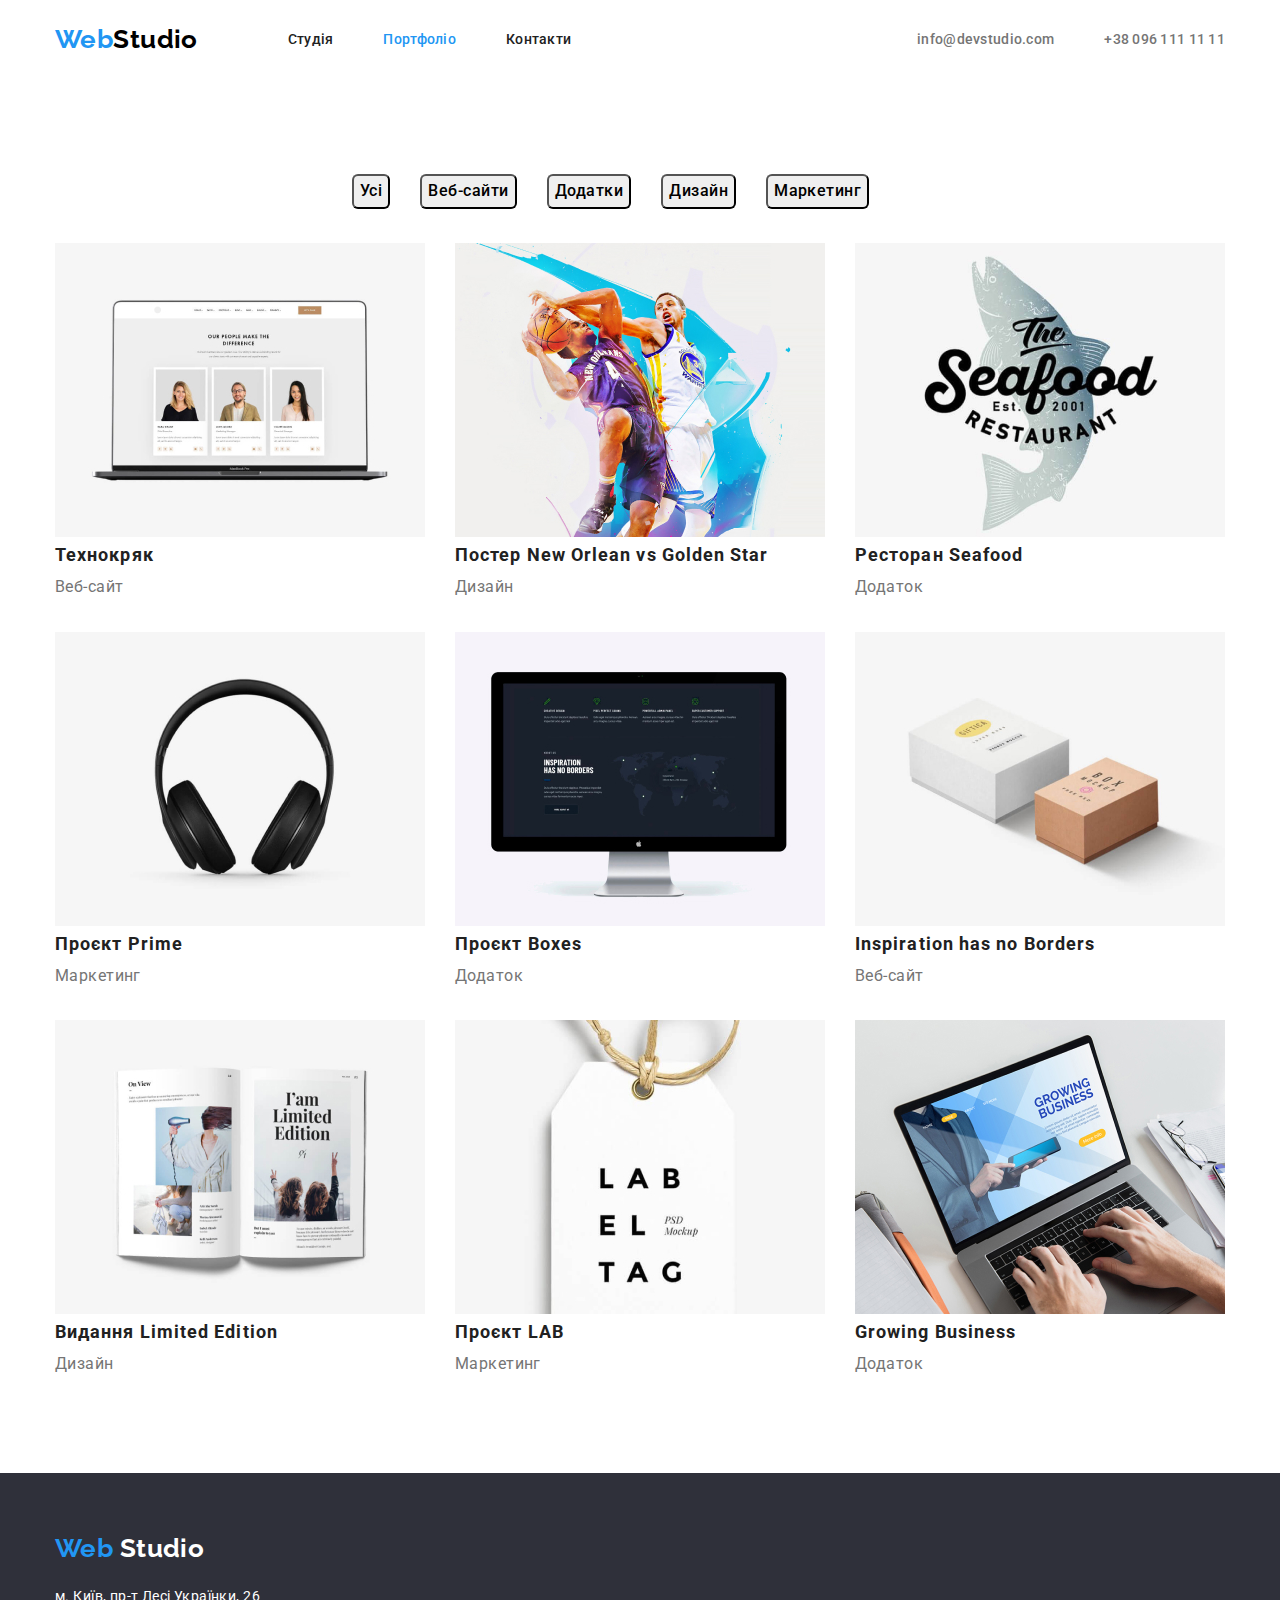
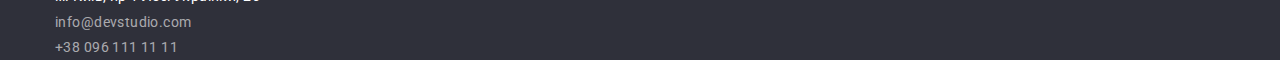
==== commit 90b7c90e: "зміни footer" ====
--- a/portfolio.html
+++ b/portfolio.html
@@ -20,29 +20,31 @@
   <body>
     <a href="" class="test-link"></a>
     <!-- Шапка -->
-    <header>
-        <div class="container">
-      <nav>
-        <a class="logo" href="./index.html"
-          >Web<span class="text-logo">Studio</span>
-        </a>
-        <ul>
-          <li><a class="nav-link" href="./index.html">Студія</a></li>
-          <li><a class=" nav-link current" href="./portfolio.html">Портфоліо</a></li>
-          <li><a class="nav-link" href="#">Контакти</a></li>
+    <header class="page-header">
+      <div class="container nav-header">
+          <nav class=" nav-header">            
+          <a class="logo" href="./index.html"
+            >Web<span class="text-logo">Studio</span>
+          </a>
+          <ul class="site-nav">
+            <li class="item"><a class="nav-link" href="./index.html">Студія</a></li>
+            <li class="item"><a class="nav-link current" href="./portfolio.html">Портфоліо</a></li>
+            <li class="item"><a class="nav-link" href="#">Контакти</a></li>
+          </ul>
+        </nav>
+          
+              <ul class="auth-nav">
+          <li class="item">
+            <a class="test-link" href="mailto:info@devstudio.com">
+              info@devstudio.com</a
+            >
+          </li>
+          <li class="item">
+            <a class="test-link" href="tel:+380961111111"> +38 096 111 11 11</a>
+          </li>
         </ul>
-      </nav>
-      <ul>
-        <li>
-          <a class="test-link" href="mailto:info@devstudio.com"
-            >info@devstudio.com</a
-          >
-        </li>
-        <li>
-          <a class="test-link" href="tel:+380961111111">+38 096 111 11 11</a>
-        </li>
-      </ul>
-    </div>
+      
+            </div>
     </header>
     <!-- main -->
     <main>
@@ -50,18 +52,17 @@
       <section class="section">
         <div class="container">
         <h1 class="visually-hidden">Наши роботи</h1>
-        <ul>
-          <li><button class="button" type="button">Усі</button></li>
-          <li><button class="button" type="button">Веб-сайти</button></li>
-          <li><button class="button" type="button">Додатки</button></li>
-          <li><button class="button" type="button">Дизайн</button></li>
-          <li><button class="button" type="button">Маркетинг</button></li>
+        <ul class="filter-list">
+          <li class="filter-item"><button class="button" type="button">Усі</button></li>
+          <li class="filter-item"><button class="button" type="button">Веб-сайти</button></li>
+          <li class="filter-item"><button class="button" type="button">Додатки</button></li>
+          <li class="filter-item"><button class="button" type="button">Дизайн</button></li>
+          <li class="filter-item"><button class="button" type="button">Маркетинг</button></li>
         </ul>
-      </div>
-</section>
+      
+
         <!-- projekt -->
-        <section class="section" >
-          <div class="container">
+       
         <ul class="projekt">
           <li class="projekt-list">
             <img src="./img/img8.jpg" alt="Веб-сайт Технокряк" />
@@ -116,20 +117,22 @@
     <!-- footer -->
     <footer class="footer-style">
         <div class="container">
-      <a class="logo" href="./portfolio.html">
+      <ul class="footer-address">
+       <li class="logo-style"><a class="logo" href="./portfolio.html">
         Web <span class="logo-footer">Studio</span></a
-      >
-      <address style="font-style: normal">
-        <ul>
-          <li>
+      ></li>
+    </ul>
+      <address class="footer-address">
+        <ul  class="footer-list">
+          <li class="footer-item">
             <a class="address" href="#">м. Київ, пр-т Лесі Українки, 26</a>
           </li>
-          <li>
+          <li class="footer-item">
             <a class="link" href="mailto:info@devstudio.com">
               info@devstudio.com
             </a>
           </li>
-          <li>
+          <li class="footer-item">
             <a class="link" href="tel:+380961111111">+38 096 111 11 11</a>
           </li>
         </ul>
--- a/css/styles.css
+++ b/css/styles.css
@@ -131,6 +131,7 @@
     }
 
 .logo {
+margin-top: 0px;
  font-family: Raleway;
 font-weight: 700;
 font-size: 26px;
@@ -148,18 +149,23 @@
 .projekt{
 display: flex;
 flex-wrap: wrap;
+
 }
 
 .projekt-list{
-
+height: 404 px;
  max-width: 370px;
 margin-right: 30px;
 margin-bottom: 30px;
 }
 
-
-
-
+.projekt-list:nth-child(3n){
+    margin-right: 0;
+}
+
+.projekt-list:nth-last-child(-n+3){
+    margin-bottom: 0;
+}
 
 .projekt-title {
     font-size: 18px;
@@ -192,10 +198,26 @@
 color:var(--primary-bg-color);
 }
 
+/* portfolio filter */
+
+.filter-list{
+display: flex;
+align-items: center;
+margin-left: 297px;
+}
+
+.filter-item{
+margin-right: 30px;
+}
+
+ .filter-list .filter-item:not(:last-child){
+    margin-right: 30px;
+ }
+    
 .button {
 display: inline-block;
 border-radius: 6px;
-padding-bottom: 34px;
+margin-bottom: 34px;
 display: inline-block;
 cursor: pointer;
 font-family: inherit;
@@ -354,11 +376,16 @@
 }
 
 .logo-footer {
- margin-top: 0;
-color:var(--primary-bg-color);
-   }
-.addres-style{
-
+ color:var(--primary-bg-color);
+   } 
+.logo-style {
+    margin-top: 60px;
+}
+
+.footer-address{
+display: flex;
+flex-direction: column;
+flex-grow: 1;
 }
    
 .address {
@@ -366,9 +393,22 @@
  color:var(--primary-bg-color);
 }
 
-.footer-list{
- 
-}
+ .footer-list{
+    display: flex;
+    flex-direction: column;
+    flex-grow: 1;
+    margin-top:20px;
+}
+
+.footer-item{
+    padding-bottom: 9;
+    font-style: normal;
+}
+ .feature-list >.footer-item{
+    flex-grow: 1;
+   
+}
+
 
 
 
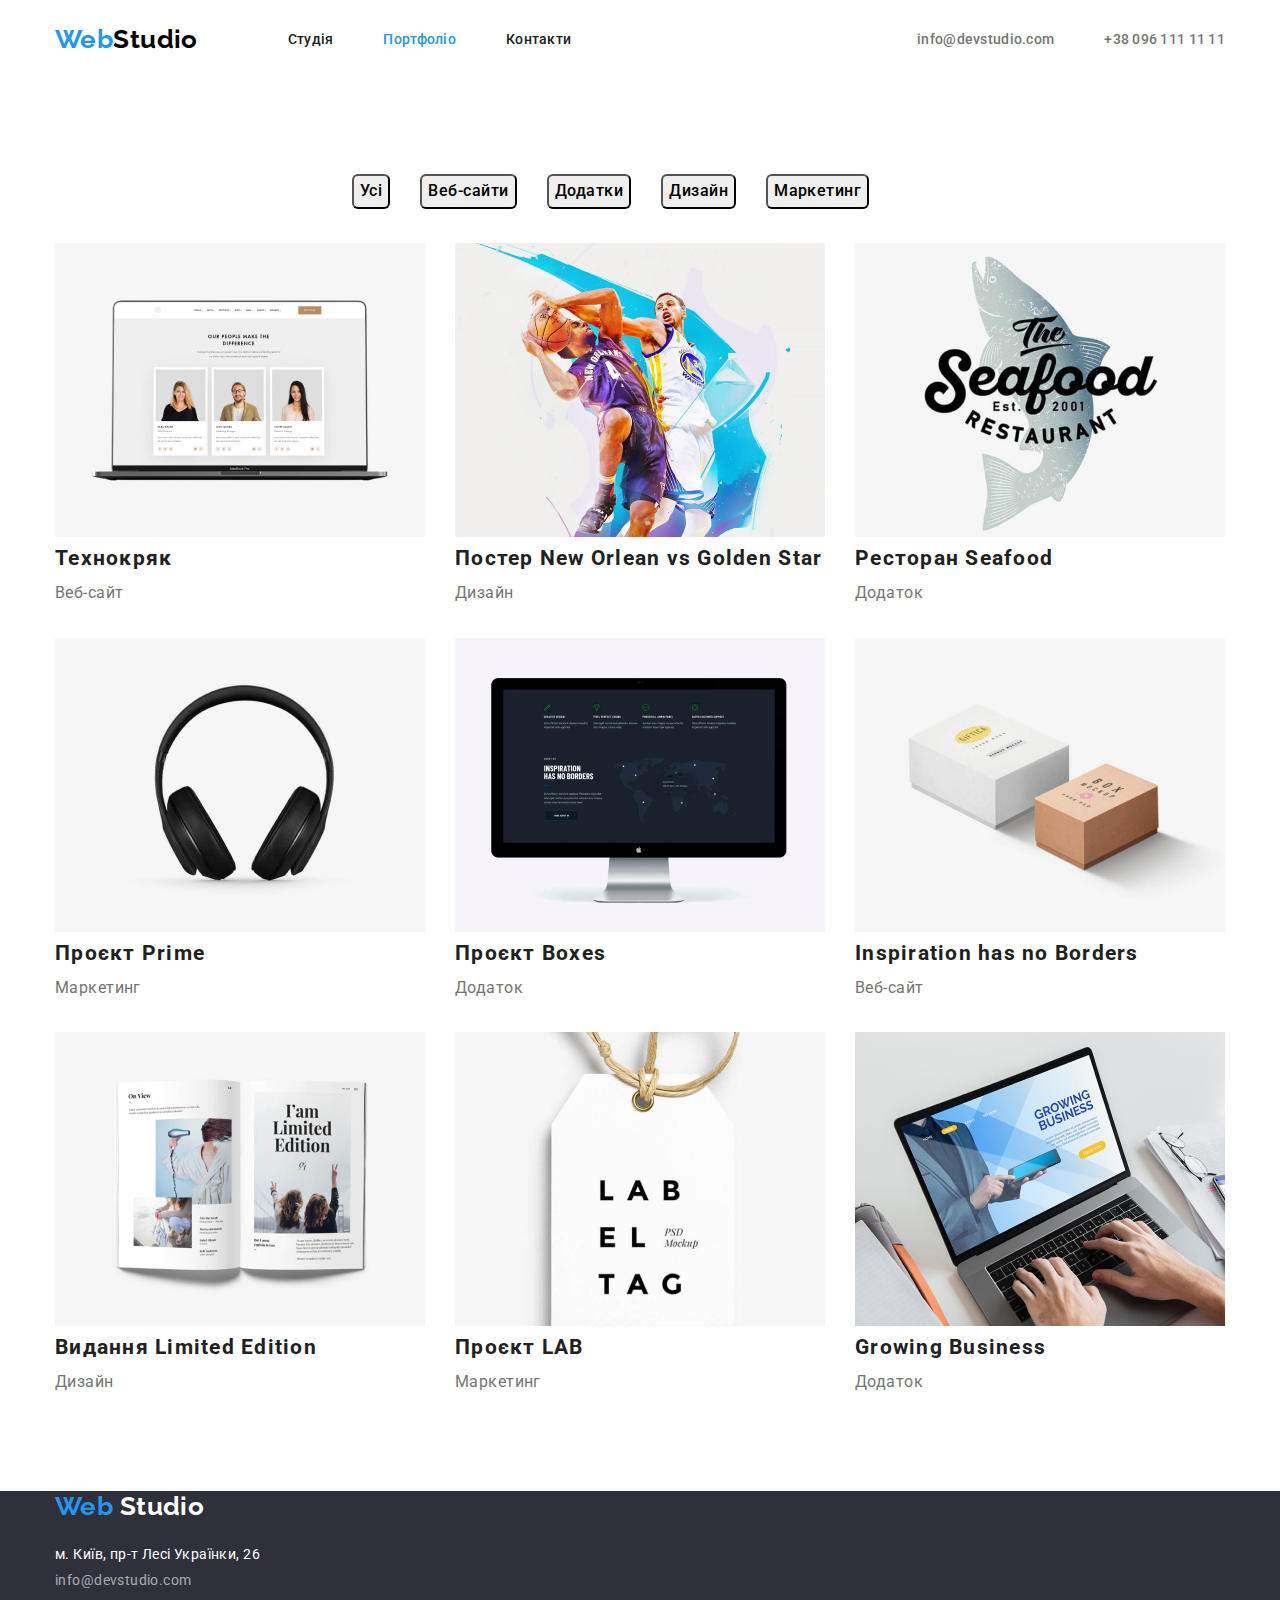
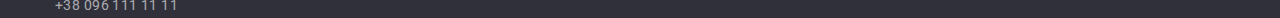
==== commit 4c2bb6e0: "зміни" ====
--- a/portfolio.html
+++ b/portfolio.html
@@ -22,18 +22,22 @@
     <!-- Шапка -->
     <header class="page-header">
       <div class="container nav-header">
-          <nav class=" nav-header">            
+        <nav class="nav-header">
           <a class="logo" href="./index.html"
             >Web<span class="text-logo">Studio</span>
           </a>
           <ul class="site-nav">
-            <li class="item"><a class="nav-link" href="./index.html">Студія</a></li>
-            <li class="item"><a class="nav-link current" href="./portfolio.html">Портфоліо</a></li>
+            <li class="item">
+              <a class="nav-link" href="./index.html">Студія</a>
+            </li>
+            <li class="item">
+              <a class="nav-link current" href="./portfolio.html">Портфоліо</a>
+            </li>
             <li class="item"><a class="nav-link" href="#">Контакти</a></li>
           </ul>
         </nav>
-          
-              <ul class="auth-nav">
+
+        <ul class="auth-nav">
           <li class="item">
             <a class="test-link" href="mailto:info@devstudio.com">
               info@devstudio.com</a
@@ -43,101 +47,110 @@
             <a class="test-link" href="tel:+380961111111"> +38 096 111 11 11</a>
           </li>
         </ul>
-      
-            </div>
+      </div>
     </header>
     <!-- main -->
     <main>
       <!-- filter -->
       <section class="section">
         <div class="container">
-        <h1 class="visually-hidden">Наши роботи</h1>
-        <ul class="filter-list">
-          <li class="filter-item"><button class="button" type="button">Усі</button></li>
-          <li class="filter-item"><button class="button" type="button">Веб-сайти</button></li>
-          <li class="filter-item"><button class="button" type="button">Додатки</button></li>
-          <li class="filter-item"><button class="button" type="button">Дизайн</button></li>
-          <li class="filter-item"><button class="button" type="button">Маркетинг</button></li>
-        </ul>
-      
+          <h1 class="visually-hidden">Наши роботи</h1>
+          <ul class="filter-list">
+            <li class="filter-item">
+              <button class="button" type="button">Усі</button>
+            </li>
+            <li class="filter-item">
+              <button class="button" type="button">Веб-сайти</button>
+            </li>
+            <li class="filter-item">
+              <button class="button" type="button">Додатки</button>
+            </li>
+            <li class="filter-item">
+              <button class="button" type="button">Дизайн</button>
+            </li>
+            <li class="filter-item">
+              <button class="button" type="button">Маркетинг</button>
+            </li>
+          </ul>
 
-        <!-- projekt -->
-       
-        <ul class="projekt">
-          <li class="projekt-list">
-            <img src="./img/img8.jpg" alt="Веб-сайт Технокряк" />
-            <h2 class="projekt-title">Технокряк</h2>
-            <p class="text-projekt">Веб-сайт</p>
-          </li>
-          <li class="projekt-list">
-            <img src="./img/img9.jpg" alt=" Дизайн Постера" />
-            <h2 class="projekt-title">Постер New Orlean vs Golden Star</h2>
-            <p class="text-projekt">Дизайн</p>
-          </li>
-          <li class="projekt-list">
-            <img src="./img/img10.jpg"  alt=" Додаток Ресторана" />
-                 
-            <h2 class="projekt-title">Ресторан Seafood</h2>
-            <p class="text-projekt">Додаток</p>
-          </li>
-          <li class="projekt-list">
-            <img src="./img/img11.jpg"alt="Маркетинг проєкта" />
-            <h2 class="projekt-title">Проєкт Prime</h2>
-            <p class="text-projekt">Маркетинг</p>
-          </li>
-          <li class="projekt-list">
-            <img src="./img/img12.jpg"  alt="Додаток проєкта" />
-            <h2 class="projekt-title">Проєкт Boxes</h2>
-            <p class="text-projekt">Додаток</p>
-          </li>
-          <li class="projekt-list">
-            <img src="./img/img13.jpg"  alt="Разработка Веб-сайта" />
-            <h2 class="projekt-title">Inspiration has no Borders</h2>
-            <p class="text-projekt">Веб-сайт</p>
-          </li>
-          <li class="projekt-list">
-            <img src="./img/img14.jpg"  alt="Дизайн Видання" />
-            <h2 class="projekt-title">Видання Limited Edition</h2>
-            <p class="text-projekt">Дизайн</p>
-          </li>
-          <li class="projekt-list">
-            <img src="./img/img15.jpg"  alt="Маркетинг проєкта" />
-            <h2 class="projekt-title">Проєкт LAB</h2>
-            <p class="text-projekt">Маркетинг</p>
-          </li>
-          <li class="projekt-list">
-            <img src="./img/img16.jpg"  alt="Додаток проєкта" />
-            <h2 class="projekt-title">Growing Business</h2>
-            <p class="text-projekt">Додаток</p>
-          </li>
-        </ul>
-    </div>
+          <!-- projekt -->
+
+          <ul class="projekt">
+            <li class="projekt-list">
+              <img src="./img/img8.jpg" alt="Веб-сайт Технокряк" />
+              <h2 class="projekt-title">Технокряк</h2>
+              <p class="text-projekt">Веб-сайт</p>
+            </li>
+            <li class="projekt-list">
+              <img src="./img/img9.jpg" alt=" Дизайн Постера" />
+              <h2 class="projekt-title">Постер New Orlean vs Golden Star</h2>
+              <p class="text-projekt">Дизайн</p>
+            </li>
+            <li class="projekt-list">
+              <img src="./img/img10.jpg" alt=" Додаток Ресторана" />
+
+              <h2 class="projekt-title">Ресторан Seafood</h2>
+              <p class="text-projekt">Додаток</p>
+            </li>
+            <li class="projekt-list">
+              <img src="./img/img11.jpg" alt="Маркетинг проєкта" />
+              <h2 class="projekt-title">Проєкт Prime</h2>
+              <p class="text-projekt">Маркетинг</p>
+            </li>
+            <li class="projekt-list">
+              <img src="./img/img12.jpg" alt="Додаток проєкта" />
+              <h2 class="projekt-title">Проєкт Boxes</h2>
+              <p class="text-projekt">Додаток</p>
+            </li>
+            <li class="projekt-list">
+              <img src="./img/img13.jpg" alt="Разработка Веб-сайта" />
+              <h2 class="projekt-title">Inspiration has no Borders</h2>
+              <p class="text-projekt">Веб-сайт</p>
+            </li>
+            <li class="projekt-list">
+              <img src="./img/img14.jpg" alt="Дизайн Видання" />
+              <h2 class="projekt-title">Видання Limited Edition</h2>
+              <p class="text-projekt">Дизайн</p>
+            </li>
+            <li class="projekt-list">
+              <img src="./img/img15.jpg" alt="Маркетинг проєкта" />
+              <h2 class="projekt-title">Проєкт LAB</h2>
+              <p class="text-projekt">Маркетинг</p>
+            </li>
+            <li class="projekt-list">
+              <img src="./img/img16.jpg" alt="Додаток проєкта" />
+              <h2 class="projekt-title">Growing Business</h2>
+              <p class="text-projekt">Додаток</p>
+            </li>
+          </ul>
+        </div>
       </section>
     </main>
     <!-- footer -->
     <footer class="footer-style">
-        <div class="container">
-      <ul class="footer-address">
-       <li class="logo-style"><a class="logo" href="./portfolio.html">
-        Web <span class="logo-footer">Studio</span></a
-      ></li>
-    </ul>
-      <address class="footer-address">
-        <ul  class="footer-list">
-          <li class="footer-item">
-            <a class="address" href="#">м. Київ, пр-т Лесі Українки, 26</a>
-          </li>
-          <li class="footer-item">
-            <a class="link" href="mailto:info@devstudio.com">
-              info@devstudio.com
-            </a>
-          </li>
-          <li class="footer-item">
-            <a class="link" href="tel:+380961111111">+38 096 111 11 11</a>
-          </li>
-        </ul>
-      </address>
-    </div>
+      <div class="container">
+        
+          <a class="logo" href="./portfolio.html">
+            Web <span class="logo-footer">Studio</span></a>
+          
+        
+      
+        <address class="footer-address">
+          <ul class="footer-list">
+            <li class="footer-item">
+              <a class="address" href="#">м. Київ, пр-т Лесі Українки, 26</a>
+            </li>
+            <li class="footer-item">
+              <a class="link" href="mailto:info@devstudio.com">
+                info@devstudio.com
+              </a>
+            </li>
+            <li class="footer-item">
+              <a class="link" href="tel:+380961111111">+38 096 111 11 11</a>
+            </li>
+          </ul>
+        </address>
+      </div>
     </footer>
   </body>
 </html>
--- a/css/styles.css
+++ b/css/styles.css
@@ -168,6 +168,7 @@
 }
 
 .projekt-title {
+    algin
     font-size: 18px;
    line-height: 2;
    letter-spacing: 0.06em;
@@ -184,6 +185,7 @@
 .hero {
 text-align: center;
 background-color:#2F303A;
+max-width: 1600 px;
 }
 
 .hero-title {
@@ -373,14 +375,23 @@
 /* footer */
 .footer-style {
  background-color: #2F303A;
+ max-width: 1600 px;
+
 }
 
 .logo-footer {
  color:var(--primary-bg-color);
+ 
    } 
-.logo-style {
-    margin-top: 60px;
-}
+
+   .logo-style {
+    
+   }
+
+.logo-sub{
+    margin-top: 60 px;
+   }
+
 
 .footer-address{
 display: flex;
@@ -401,16 +412,12 @@
 }
 
 .footer-item{
-    padding-bottom: 9;
+padding-bottom: 10 px;
     font-style: normal;
 }
  .feature-list >.footer-item{
     flex-grow: 1;
-   
-}
-
-
-
+}
 
 .link {
  line-height:1.8;
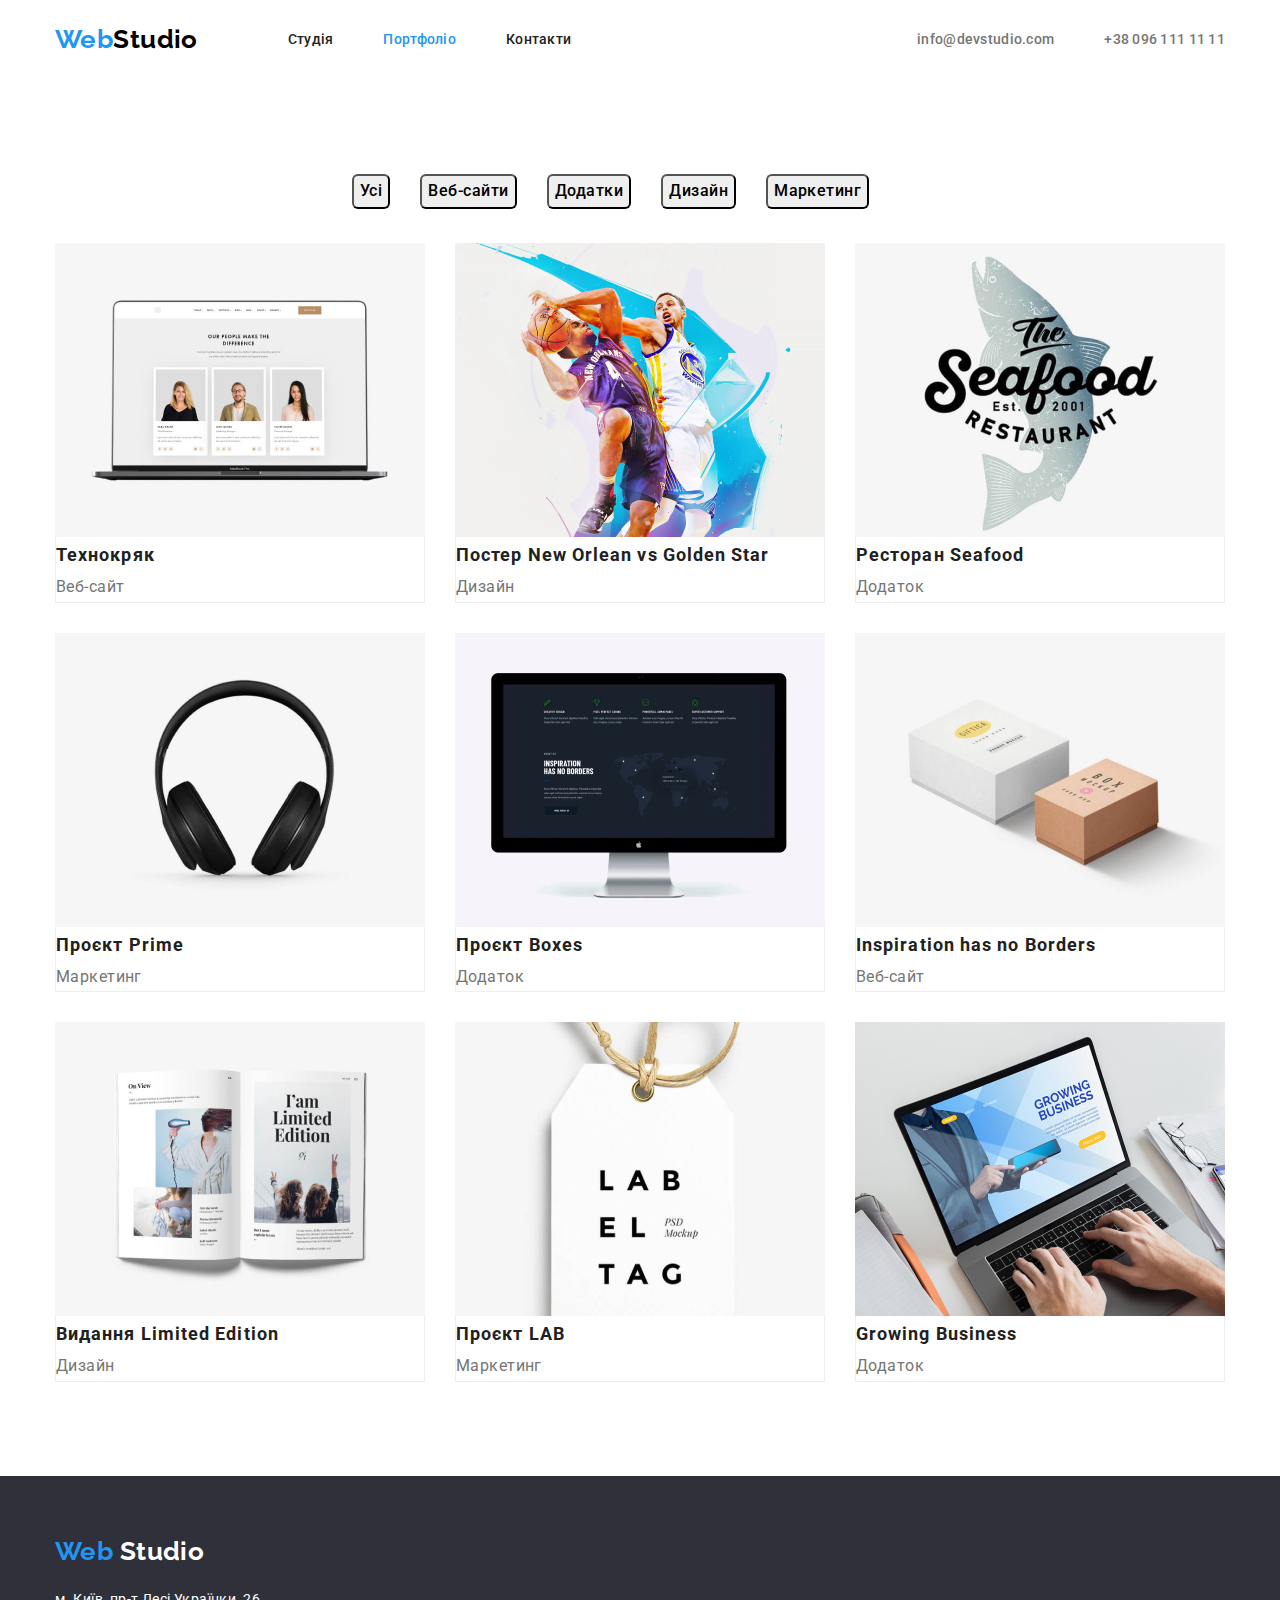
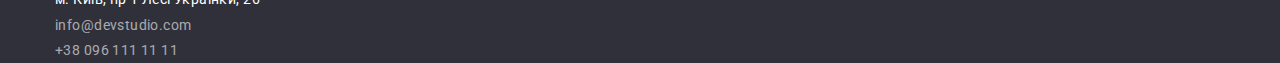
==== commit 0fca6911: "закінчила дз 3" ====
--- a/portfolio.html
+++ b/portfolio.html
@@ -52,7 +52,7 @@
     <!-- main -->
     <main>
       <!-- filter -->
-      <section class="section">
+      <section class="section portfolio">
         <div class="container">
           <h1 class="visually-hidden">Наши роботи</h1>
           <ul class="filter-list">
@@ -78,72 +78,84 @@
           <ul class="projekt">
             <li class="projekt-list">
               <img src="./img/img8.jpg" alt="Веб-сайт Технокряк" />
-              <h2 class="projekt-title">Технокряк</h2>
-              <p class="text-projekt">Веб-сайт</p>
+              <div class="wrapper">
+                <h2 class="projekt-title">Технокряк</h2>
+                <p class="text-projekt">Веб-сайт</p>
+              </div>
             </li>
+            
             <li class="projekt-list">
               <img src="./img/img9.jpg" alt=" Дизайн Постера" />
-              <h2 class="projekt-title">Постер New Orlean vs Golden Star</h2>
-              <p class="text-projekt">Дизайн</p>
+              <div class="wrapper">
+                <h2 class="projekt-title">Постер New Orlean vs Golden Star</h2>
+                <p class="text-projekt">Дизайн</p>
+              </div>
             </li>
             <li class="projekt-list">
               <img src="./img/img10.jpg" alt=" Додаток Ресторана" />
 
-              <h2 class="projekt-title">Ресторан Seafood</h2>
-              <p class="text-projekt">Додаток</p>
+              <div class="wrapper">
+                <h2 class="projekt-title">Ресторан Seafood</h2>
+                <p class="text-projekt">Додаток</p>
+              </div>
             </li>
             <li class="projekt-list">
               <img src="./img/img11.jpg" alt="Маркетинг проєкта" />
-              <h2 class="projekt-title">Проєкт Prime</h2>
-              <p class="text-projekt">Маркетинг</p>
+              <div class="wrapper">
+                <h2 class="projekt-title">Проєкт Prime</h2>
+                <p class="text-projekt">Маркетинг</p>
+              </div>
             </li>
             <li class="projekt-list">
               <img src="./img/img12.jpg" alt="Додаток проєкта" />
+              <div class="wrapper">
               <h2 class="projekt-title">Проєкт Boxes</h2>
               <p class="text-projekt">Додаток</p>
+              </div>
             </li>
             <li class="projekt-list">
               <img src="./img/img13.jpg" alt="Разработка Веб-сайта" />
+              <div class="wrapper">
               <h2 class="projekt-title">Inspiration has no Borders</h2>
               <p class="text-projekt">Веб-сайт</p>
+            </div>
             </li>
             <li class="projekt-list">
               <img src="./img/img14.jpg" alt="Дизайн Видання" />
+              <div class="wrapper">
               <h2 class="projekt-title">Видання Limited Edition</h2>
               <p class="text-projekt">Дизайн</p>
+            </div>
             </li>
             <li class="projekt-list">
               <img src="./img/img15.jpg" alt="Маркетинг проєкта" />
+              <div class="wrapper">
               <h2 class="projekt-title">Проєкт LAB</h2>
               <p class="text-projekt">Маркетинг</p>
+            </div>
             </li>
             <li class="projekt-list">
               <img src="./img/img16.jpg" alt="Додаток проєкта" />
+              <div class="wrapper">
               <h2 class="projekt-title">Growing Business</h2>
               <p class="text-projekt">Додаток</p>
+            </div>
             </li>
           </ul>
         </div>
       </section>
     </main>
     <!-- footer -->
-    <footer class="footer-style">
+    <footer class="footer">
       <div class="container">
-        
-          <a class="logo" href="./portfolio.html">
-            Web <span class="logo-footer">Studio</span></a>
-          
-        
-      
-        <address class="footer-address">
+        <a class="logo" href="./index.html"> Web <span class="logo-footer">Studio</span></a>
+        <address style="font-style: normal">
           <ul class="footer-list">
             <li class="footer-item">
               <a class="address" href="#">м. Київ, пр-т Лесі Українки, 26</a>
             </li>
             <li class="footer-item">
-              <a class="link" href="mailto:info@devstudio.com">
-                info@devstudio.com
-              </a>
+              <a class="link" href="mailto:info@devstudio.com"> info@devstudio.com </a>
             </li>
             <li class="footer-item">
               <a class="link" href="tel:+380961111111">+38 096 111 11 11</a>
--- a/css/styles.css
+++ b/css/styles.css
@@ -1,431 +1,410 @@
-html{
-box-sizing: border-box;
+html {
+  box-sizing: border-box;
 }
 *,
 *::before,
-*::after{
-    box-sizing: inherit;
+*::after {
+  box-sizing: inherit;
 }
 /* body */
-:root{
---primary-text-color:#757575;
---title-text-color:#212121;
---accent-color: #2196F3;
---primary-bg-color:#FFFFFF;
+:root {
+  --primary-text-color: #757575;
+  --title-text-color: #212121;
+  --accent-color: #2196f3;
+  --primary-bg-color: #ffffff;
 }
 
 body {
-margin: 0;
- background-color:var(--primary-bg-color);
-color:var(--title-text-color);
-font-style: normal;
-font-family: Roboto, sans-serif;
-font-size: 14px;
-letter-spacing: 0.03em;
+  margin: 0;
+  background-color: var(--primary-bg-color);
+  color: var(--title-text-color);
+  font-style: normal;
+  font-family: Roboto, sans-serif;
+  font-size: 14px;
+  letter-spacing: 0.03em;
 }
 
 ul {
- list-style: none;
- padding: 0px;
+  list-style: none;
+  padding: 0px;
 }
 a {
-    text-decoration-line: none;
-}
-
-ul,p,div,h1,h2,h3{
-    margin: 0;
-}
-
-.visually-hidden{
-position: absolute;
-width: 0px;
-height: 1px;
-margin: -1px;
-border: 0;
-padding: 0;
-white-space: nowrap;
-clip-path: inset(100%);
-clip: rect(0 0 0 0);
-overflow: hidden;
-}
-.section{
-    padding-top: 94px;
-    padding-bottom: 94px;
-}
-
-.section.no-padding{
-    padding-top: 0;
-    padding-bottom: 0;
-}
- 
+  text-decoration-line: none;
+}
+
+ul,
+p,
+div,
+h1,
+h2,
+h3 {
+  margin: 0;
+}
+
+.visually-hidden {
+  position: absolute;
+  width: 0px;
+  height: 1px;
+  margin: -1px;
+  border: 0;
+  padding: 0;
+  white-space: nowrap;
+  clip-path: inset(100%);
+  clip: rect(0 0 0 0);
+  overflow: hidden;
+}
+.section {
+  padding-top: 94px;
+  padding-bottom: 94px;
+}
+
+.section.no-padding {
+  padding-top: 0;
+  padding-bottom: 0;
+}
+
 .container {
-    padding-left: 15px;
-    padding-right: 15px;
-    margin-left: auto;
-    margin-right: auto;
-     max-width: 1200px;
-    width: 100%;
-}
-
-img{
-    display: block;
-    box-sizing: border-box;
-    
-    height: auto;
-
+  padding-left: 15px;
+  padding-right: 15px;
+  margin-left: auto;
+  margin-right: auto;
+  width: 1200px;
+}
+
+img {
+  display: block;
+  box-sizing: border-box;
+  height: auto;
 }
 /* header */
 .page-header {
-margin-top: 0;
-margin-bottom: 0;
-background:var(--primary-bg-color);
+  margin-top: 0;
+  margin-bottom: 0;
+  background: var(--primary-bg-color);
 }
 
 .nav-header {
-display: flex;
-align-items: center;
-}
-
-.site-nav{
- display: flex;
- margin-left: 90px;
+  display: flex;
+  align-items: center;
+}
+/* nav */
+.site-nav {
+  display: flex;
+  margin-left: 90px;
 }
 
 .site-nav .item:not(:last-child) {
-    margin-right: 50px;
+  margin-right: 50px;
 }
 
 .nav-link {
-    display:block;
-    padding-top:32px;
-    padding-bottom: 32px;
-    font-weight: 500;
-    line-height:1.14;
-    letter-spacing: 0.02em;
-    color:var(--title-text-color);
-    }
-    .current{
-    color:var(--accent-color);
-    } 
-    
-    .auth-nav{
-        display: flex;
-        margin-left: auto;
-        }
-
-    .auth-nav .item + .item {
-     margin-left: 50px;
-    }
-
-    .test-link {
-        display: block;
-        font-weight: 500;
-        line-height: 1.14;
-        letter-spacing: 0.02em;
-        color:var(--primary-text-color);
-    }
-    
-    .test-link:hover,
-    .test-link:focus {
-    color:var(--accent-color);
-    }
-
+  display: block;
+  padding-top: 32px;
+  padding-bottom: 32px;
+  font-weight: 500;
+  line-height: 1.14;
+  letter-spacing: 0.02em;
+  color: var(--title-text-color);
+}
+.current {
+  color: var(--accent-color);
+}
+
+.auth-nav {
+  display: flex;
+  margin-left: auto;
+}
+
+.auth-nav .item + .item {
+  margin-left: 50px;
+}
+
+.test-link {
+  display: block;
+  font-weight: 500;
+  line-height: 1.14;
+  letter-spacing: 0.02em;
+  color: var(--primary-text-color);
+}
+
+.test-link:hover,
+.test-link:focus {
+  color: var(--accent-color);
+}
+/* logo nav */
 .logo {
-margin-top: 0px;
- font-family: Raleway;
-font-weight: 700;
-font-size: 26px;
-line-height:1.2;
-color:var(--accent-color);
+  margin-top: 0px;
+  font-family: Raleway;
+  font-weight: 700;
+  font-size: 26px;
+  line-height: 1.2;
+  color: var(--accent-color);
 }
 
 .text-logo {
- color: #000000;
-}
-
-
+  color: #000000;
+}
 
 /* main portfolio */
-.projekt{
-display: flex;
-flex-wrap: wrap;
-
-}
-
-.projekt-list{
-height: 404 px;
- max-width: 370px;
-margin-right: 30px;
-margin-bottom: 30px;
-}
-
-.projekt-list:nth-child(3n){
-    margin-right: 0;
-}
-
-.projekt-list:nth-last-child(-n+3){
-    margin-bottom: 0;
+.projekt {
+  display: flex;
+  flex-wrap: wrap;
+}
+
+.projekt-list {
+  height: 404 px;
+  max-width: 370px;
+  margin-right: 30px;
+  margin-bottom: 30px;
+}
+.portfolio .projekt .wrapper {
+  border: 1px solid #eeeeee;
+  border-top: none;
+}
+
+.projekt-list:nth-child(3n) {
+  margin-right: 0;
+}
+
+.projekt-list:nth-last-child(-n + 3) {
+  margin-bottom: 0;
 }
 
 .projekt-title {
-    algin
-    font-size: 18px;
-   line-height: 2;
-   letter-spacing: 0.06em;
-    }
-   
+  font-size: 18px;
+  line-height: 2;
+  letter-spacing: 0.06em;
+}
+
 .text-projekt {
-   font-size: 16px;
-   line-height: 1.8;
-   color: var(--primary-text-color);
-    }
+  font-size: 16px;
+  line-height: 1.8;
+  color: var(--primary-text-color);
+}
 
 /* main */
-
+/* hero */
 .hero {
-text-align: center;
-background-color:#2F303A;
-max-width: 1600 px;
+  text-align: center;
+  background-color: #2f303a;
+  width: 1600 px;
 }
 
 .hero-title {
-margin-top: 0;
-margin-bottom:30px;
-font-weight: 900;
-font-size: 44px;
-line-height:1,34;
-text-align: center;
-letter-spacing: 0.06em;
-text-transform: uppercase;
-color:var(--primary-bg-color);
+  margin-top: 0;
+  margin-bottom: 30px;
+  font-weight: 900;
+  font-size: 44px;
+  line-height: 1.34;
+  text-align: center;
+  letter-spacing: 0.06em;
+  text-transform: uppercase;
+  color: var(--primary-bg-color);
 }
 
 /* portfolio filter */
 
-.filter-list{
-display: flex;
-align-items: center;
-margin-left: 297px;
-}
-
-.filter-item{
-margin-right: 30px;
-}
-
- .filter-list .filter-item:not(:last-child){
-    margin-right: 30px;
- }
-    
+.filter-list {
+  display: flex;
+  align-items: center;
+  margin-left: 297px;
+}
+
+.filter-item {
+  margin-right: 30px;
+}
+
+.filter-list .filter-item:not(:last-child) {
+  margin-right: 30px;
+}
+/* button */
 .button {
-display: inline-block;
-border-radius: 6px;
-margin-bottom: 34px;
-display: inline-block;
-cursor: pointer;
-font-family: inherit;
-text-align: center;
-letter-spacing: 0.03em;
- font-weight: 500;
-font-size: 16px;
-line-height: 1.8em;;
-text-align: center;
-
- }
- .button:hover,
- .button:focus{
-    background-color:var(--accent-color);
-    color:var(--primary-bg-color);
- }
- 
-
+  display: inline-block;
+  border-radius: 6px;
+  margin-bottom: 34px;
+  display: inline-block;
+  cursor: pointer;
+  font-family: inherit;
+  text-align: center;
+  letter-spacing: 0.03em;
+  font-weight: 500;
+  font-size: 16px;
+  line-height: 1.8em;
+  text-align: center;
+}
+.button:hover,
+.button:focus {
+  background-color: var(--accent-color);
+  color: var(--primary-bg-color);
+}
+/* studio */
 .button-studio {
-cursor: pointer;
-font-family: inherit;
- background:var(--accent-color);
-box-shadow: 0px 4px 4px rgba(0, 0, 0, 0.15);
-border-radius: 4px;
+  cursor: pointer;
+  font-family: inherit;
+  background: var(--accent-color);
+  box-shadow: 0px 4px 4px rgba(0, 0, 0, 0.15);
+  border-radius: 4px;
 }
 
 .button-text {
- width: 152px;
-height: 30px;
-left: 730px;
-top: 440px;
-font-family: inherit;
-font-weight: 700;
-font-size: 16px;
-line-height:1.9;
-color:var(--primary-bg-color);
+  width: 152px;
+  height: 30px;
+  left: 730px;
+  top: 440px;
+  font-family: inherit;
+  font-weight: 700;
+  font-size: 16px;
+  line-height: 1.9;
+  color: var(--primary-bg-color);
 }
 
 /* feature */
 
 .feature {
-display: flex;
-}
-.feature-list{
-display: flex;
-flex-wrap:nowrap;
+  display: flex;
+}
+.feature-list {
+  display: flex;
+  flex-wrap: nowrap;
 }
 
 .feature-list .item {
-width: 270px;
- margin-right: 30px;
-}
-
-.item:last-child{
- margin-right: 0;
-}
-
+  width: 270px;
+  margin-right: 30px;
+}
+
+.item:last-child {
+  margin-right: 0;
+}
 
 .feature-title {
-margin-top: 0;
-margin-bottom: 10px;
-font-size: 14px;
-line-height:1.2;
-text-transform: uppercase;
-color:var(--title-text-color);
+  margin-top: 0;
+  margin-bottom: 10px;
+  font-size: 14px;
+  line-height: 1.2;
+  text-transform: uppercase;
+  color: var(--title-text-color);
 }
 
 .feature-text {
-margin-top: 0;
-margin-bottom: 0;
- line-height:1.8;
-color:var(--primary-text-color);
+  margin-top: 0;
+  margin-bottom: 0;
+  line-height: 1.8;
+  color: var(--primary-text-color);
 }
 /* work */
 
 .section-title {
-    margin-top: 0;
-    margin-bottom: 50px;
-    font-size: 36px;
-    line-height:1.2;
-    text-align: center;
-    color: var(--title-text-color);
-    }
-
-.work-list{
- display: flex;
-    }
+  margin-top: 0;
+  margin-bottom: 50px;
+  font-size: 36px;
+  line-height: 1.2;
+  text-align: center;
+  color: var(--title-text-color);
+}
+
+.work-list {
+  display: flex;
+}
 
 .photo-work {
-margin-right: 30px;
- width: 370px;
-height: 294px;
+  margin-right: 30px;
+  width: 370px;
+  height: 294px;
 }
 
 .photo-work:last-child {
-    margin-right: 0;
+  margin-right: 0;
 }
 
 /* team */
-.team{
-
-background-color: #F5F4FA;
-}
-
-
-.title{
-    margin-top: 0;
-    margin-bottom: 50px;
-    font-size: 36px;
-    line-height:1.2;
-    text-align: center;
-    color: var(--title-text-color);
+.team {
+  background-color: #f5f4fa;
+}
+
+.title {
+  margin-top: 0;
+  margin-bottom: 50px;
+  font-size: 36px;
+  line-height: 1.2;
+  text-align: center;
+  color: var(--title-text-color);
 }
 
 .team-list {
- display: flex;
+  display: flex;
 }
 
 .title-name {
-    margin-bottom:10 px;
-    font-weight: 500;
-    font-size: 16px;
-    line-height: 1.2;
-    text-align: center;
-    color:var(--title-text-color);
-    }
+  margin-bottom: 10 px;
+  font-weight: 500;
+  font-size: 16px;
+  line-height: 1.2;
+  text-align: center;
+  color: var(--title-text-color);
+}
 
 .job-title {
-margin-top: 0;
-font-size: 16px;
-line-height:1.2;
-text-align: center;
-color:var(--primary-text-color);
-}
-
-
-.photo-team  {
-    margin-top: 0;
-    margin-bottom:0;
-    margin-right: 30px;
-    width: 270px;
-    height: 368px;
-    background:var(--primary-bg-color);
-    box-shadow: 0px 1px 3px rgba(0, 0, 0, 0.12), 0px 1px 1px rgba(0, 0, 0, 0.14), 0px 2px 1px rgba(0, 0, 0, 0.2);
-    border-radius: 0px 0px 4px 4px;
-    }
-
-.photo-team:last-child{
-margin-right: 0;
-}
-
+  margin-top: 0;
+  font-size: 16px;
+  line-height: 1.2;
+  text-align: center;
+  color: var(--primary-text-color);
+}
+
+.photo-team {
+  margin-top: 0;
+  margin-bottom: 0;
+  margin-right: 30px;
+  width: 270px;
+  height: 368px;
+  background: var(--primary-bg-color);
+  box-shadow: 0px 1px 3px rgba(0, 0, 0, 0.12), 0px 1px 1px rgba(0, 0, 0, 0.14),
+    0px 2px 1px rgba(0, 0, 0, 0.2);
+  border-radius: 0px 0px 4px 4px;
+}
+
+.photo-team:last-child {
+  margin-right: 0;
+}
 
 /* footer */
-.footer-style {
- background-color: #2F303A;
- max-width: 1600 px;
-
-}
-
+.footer {
+  background-color: #2f303a;
+  max-width: 1600 px;
+}
+.footer .container {
+  padding-top: 60px;
+}
 .logo-footer {
- color:var(--primary-bg-color);
- 
-   } 
-
-   .logo-style {
-    
-   }
-
-.logo-sub{
-    margin-top: 60 px;
-   }
-
-
-.footer-address{
-display: flex;
-flex-direction: column;
-flex-grow: 1;
-}
-   
+  color: var(--primary-bg-color);
+}
 .address {
- line-height:1.8;
- color:var(--primary-bg-color);
-}
-
- .footer-list{
-    display: flex;
-    flex-direction: column;
-    flex-grow: 1;
-    margin-top:20px;
-}
-
-.footer-item{
-padding-bottom: 10 px;
-    font-style: normal;
-}
- .feature-list >.footer-item{
-    flex-grow: 1;
+  line-height: 1.8;
+  color: var(--primary-bg-color);
+}
+
+.footer-list {
+  display: flex;
+  flex-direction: column;
+  flex-grow: 1;
+  margin-top: 20px;
+}
+
+.footer-item {
+  padding-bottom: 10 px;
+  font-style: normal;
+}
+.feature-list > .footer-item {
+  flex-grow: 1;
 }
 
 .link {
- line-height:1.8;
- color:rgba(255, 255, 255, 0.6);
+  line-height: 1.8;
+  color: rgba(255, 255, 255, 0.6);
 }
 
 .link:hover,
 .link:focus {
-color:var(--accent-color);
-  }
- +  color: var(--accent-color);
+}
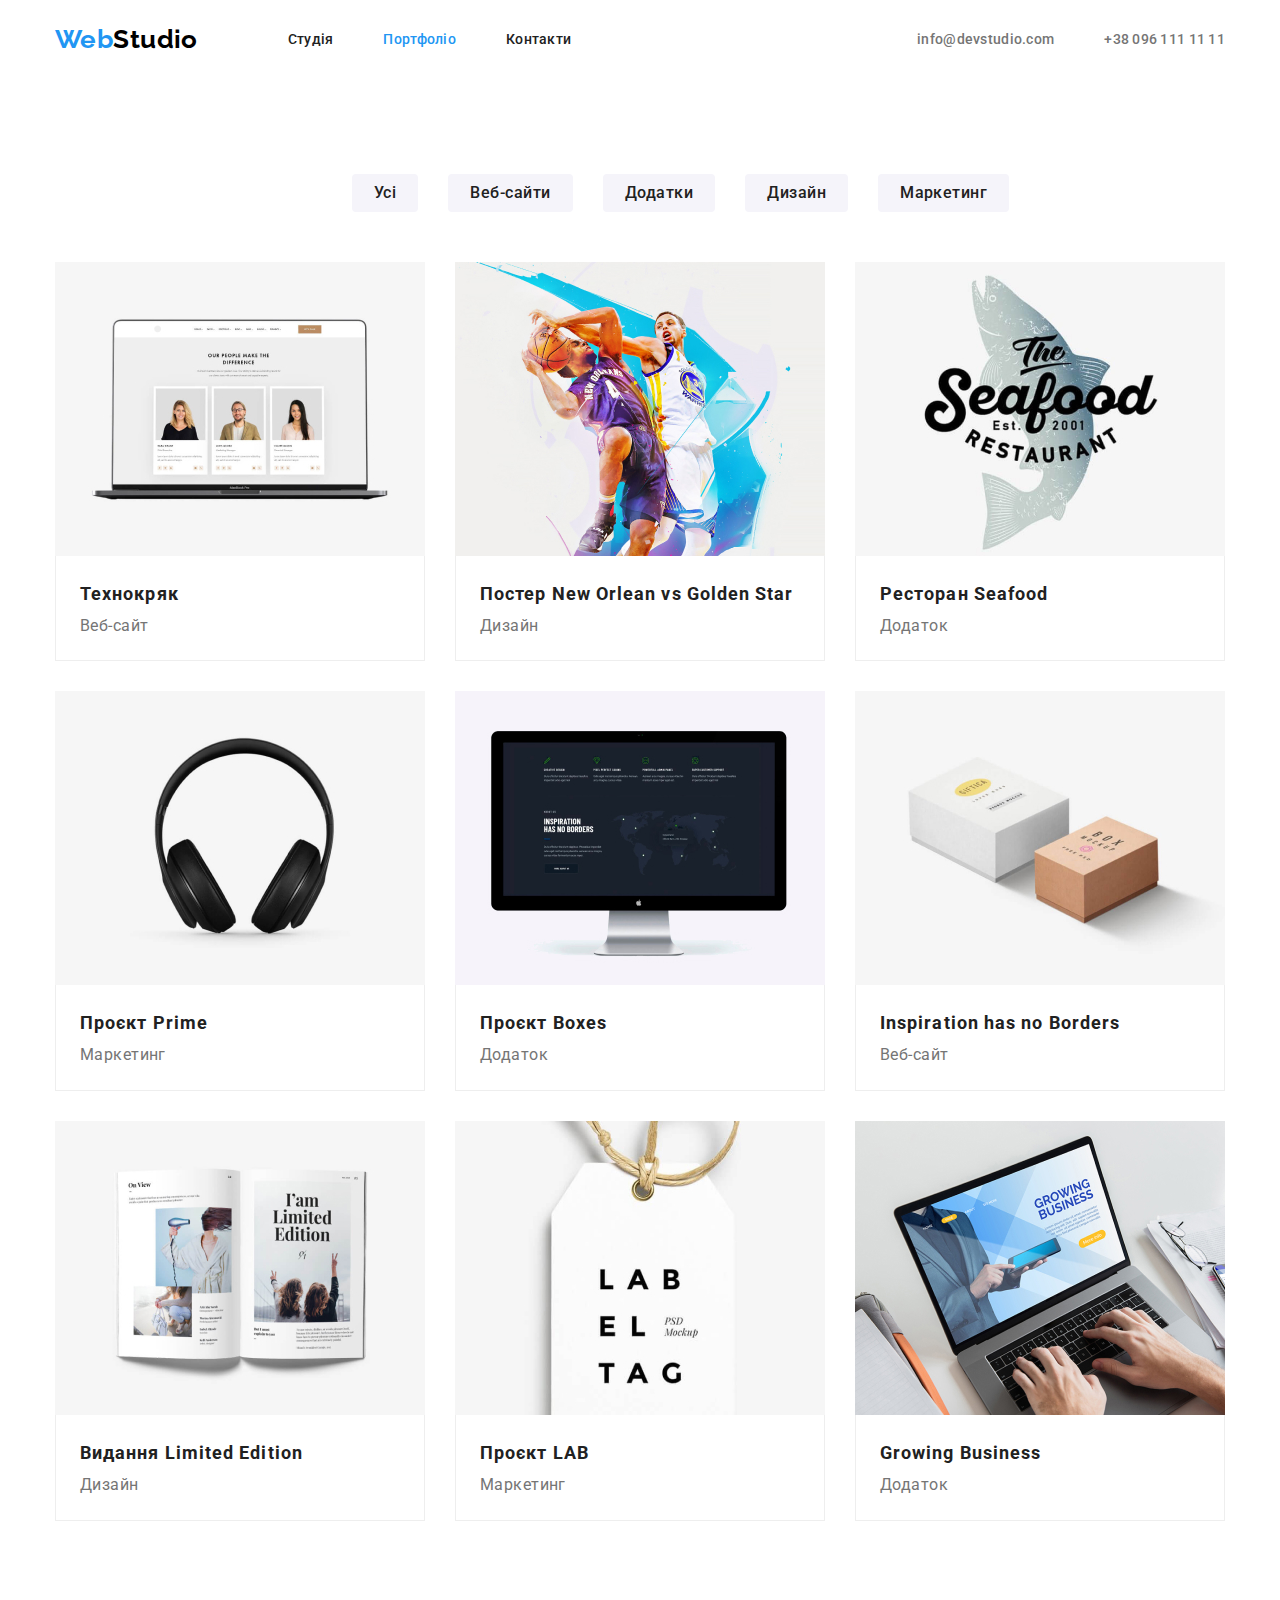
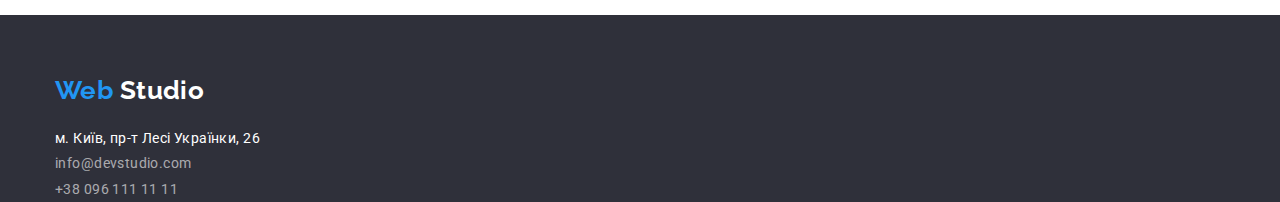
==== commit 6d1e41dd: "Виправила помилки кнопки та додала падінги до карток" ====
--- a/portfolio.html
+++ b/portfolio.html
@@ -23,9 +23,7 @@
     <header class="page-header">
       <div class="container nav-header">
         <nav class="nav-header">
-          <a class="logo" href="./index.html"
-            >Web<span class="text-logo">Studio</span>
-          </a>
+          <a class="logo" href="./index.html">Web<span class="text-logo">Studio</span> </a>
           <ul class="site-nav">
             <li class="item">
               <a class="nav-link" href="./index.html">Студія</a>
@@ -39,9 +37,7 @@
 
         <ul class="auth-nav">
           <li class="item">
-            <a class="test-link" href="mailto:info@devstudio.com">
-              info@devstudio.com</a
-            >
+            <a class="test-link" href="mailto:info@devstudio.com"> info@devstudio.com</a>
           </li>
           <li class="item">
             <a class="test-link" href="tel:+380961111111"> +38 096 111 11 11</a>
@@ -83,7 +79,7 @@
                 <p class="text-projekt">Веб-сайт</p>
               </div>
             </li>
-            
+
             <li class="projekt-list">
               <img src="./img/img9.jpg" alt=" Дизайн Постера" />
               <div class="wrapper">
@@ -109,37 +105,37 @@
             <li class="projekt-list">
               <img src="./img/img12.jpg" alt="Додаток проєкта" />
               <div class="wrapper">
-              <h2 class="projekt-title">Проєкт Boxes</h2>
-              <p class="text-projekt">Додаток</p>
+                <h2 class="projekt-title">Проєкт Boxes</h2>
+                <p class="text-projekt">Додаток</p>
               </div>
             </li>
             <li class="projekt-list">
               <img src="./img/img13.jpg" alt="Разработка Веб-сайта" />
               <div class="wrapper">
-              <h2 class="projekt-title">Inspiration has no Borders</h2>
-              <p class="text-projekt">Веб-сайт</p>
-            </div>
+                <h2 class="projekt-title">Inspiration has no Borders</h2>
+                <p class="text-projekt">Веб-сайт</p>
+              </div>
             </li>
             <li class="projekt-list">
               <img src="./img/img14.jpg" alt="Дизайн Видання" />
               <div class="wrapper">
-              <h2 class="projekt-title">Видання Limited Edition</h2>
-              <p class="text-projekt">Дизайн</p>
-            </div>
+                <h2 class="projekt-title">Видання Limited Edition</h2>
+                <p class="text-projekt">Дизайн</p>
+              </div>
             </li>
             <li class="projekt-list">
               <img src="./img/img15.jpg" alt="Маркетинг проєкта" />
               <div class="wrapper">
-              <h2 class="projekt-title">Проєкт LAB</h2>
-              <p class="text-projekt">Маркетинг</p>
-            </div>
+                <h2 class="projekt-title">Проєкт LAB</h2>
+                <p class="text-projekt">Маркетинг</p>
+              </div>
             </li>
             <li class="projekt-list">
               <img src="./img/img16.jpg" alt="Додаток проєкта" />
               <div class="wrapper">
-              <h2 class="projekt-title">Growing Business</h2>
-              <p class="text-projekt">Додаток</p>
-            </div>
+                <h2 class="projekt-title">Growing Business</h2>
+                <p class="text-projekt">Додаток</p>
+              </div>
             </li>
           </ul>
         </div>
--- a/css/styles.css
+++ b/css/styles.css
@@ -58,11 +58,9 @@
   padding-bottom: 94px;
 }
 
-.section.no-padding {
+.no-padding {
   padding-top: 0;
-  padding-bottom: 0;
-}
-
+}
 .container {
   padding-left: 15px;
   padding-right: 15px;
@@ -158,6 +156,9 @@
   margin-bottom: 30px;
 }
 .portfolio .projekt .wrapper {
+  padding-bottom: 20px;
+  padding-top: 20px;
+  padding-left: 24px;
   border: 1px solid #eeeeee;
   border-top: none;
 }
@@ -187,7 +188,8 @@
 .hero {
   text-align: center;
   background-color: #2f303a;
-  width: 1600 px;
+  width: 1600px;
+  height: 600px;
 }
 
 .hero-title {
@@ -219,23 +221,30 @@
 }
 /* button */
 .button {
+  padding-top: 6px;
+  padding-bottom: 6px;
+  padding-left: 22px;
+  padding-right: 22px;
   display: inline-block;
-  border-radius: 6px;
-  margin-bottom: 34px;
-  display: inline-block;
+  border: none;
+  background-color: #f5f4fa;
+  text-align: center;
+  border-radius: 4px;
+  margin-bottom: 50px;
   cursor: pointer;
   font-family: inherit;
-  text-align: center;
+  line-height: 1.6em;
   letter-spacing: 0.03em;
   font-weight: 500;
   font-size: 16px;
-  line-height: 1.8em;
-  text-align: center;
+  color: var(--title-text-color);
 }
 .button:hover,
 .button:focus {
   background-color: var(--accent-color);
   color: var(--primary-bg-color);
+  box-shadow: 0px 3px 1px rgba(0, 0, 0, 0.1), 0px 1px 2px rgba(0, 0, 0, 0.08),
+    0px 2px 2px rgba(0, 0, 0, 0.12);
 }
 /* studio */
 .button-studio {
@@ -292,7 +301,7 @@
   line-height: 1.8;
   color: var(--primary-text-color);
 }
-/* work */
+/* what we do */
 
 .section-title {
   margin-top: 0;
@@ -300,6 +309,8 @@
   font-size: 36px;
   line-height: 1.2;
   text-align: center;
+  color: var(--title-text-color);
+  color: var(--title-text-color);
   color: var(--title-text-color);
 }
 
@@ -335,8 +346,14 @@
   display: flex;
 }
 
+.cards {
+  padding-top: 30px;
+}
+.cards .title-name {
+  padding-bottom: 10px;
+}
+
 .title-name {
-  margin-bottom: 10 px;
   font-weight: 500;
   font-size: 16px;
   line-height: 1.2;
@@ -346,6 +363,7 @@
 
 .job-title {
   margin-top: 0;
+  padding-bottom: 0;
   font-size: 16px;
   line-height: 1.2;
   text-align: center;
@@ -371,7 +389,7 @@
 /* footer */
 .footer {
   background-color: #2f303a;
-  max-width: 1600 px;
+  max-width: 1600px;
 }
 .footer .container {
   padding-top: 60px;
